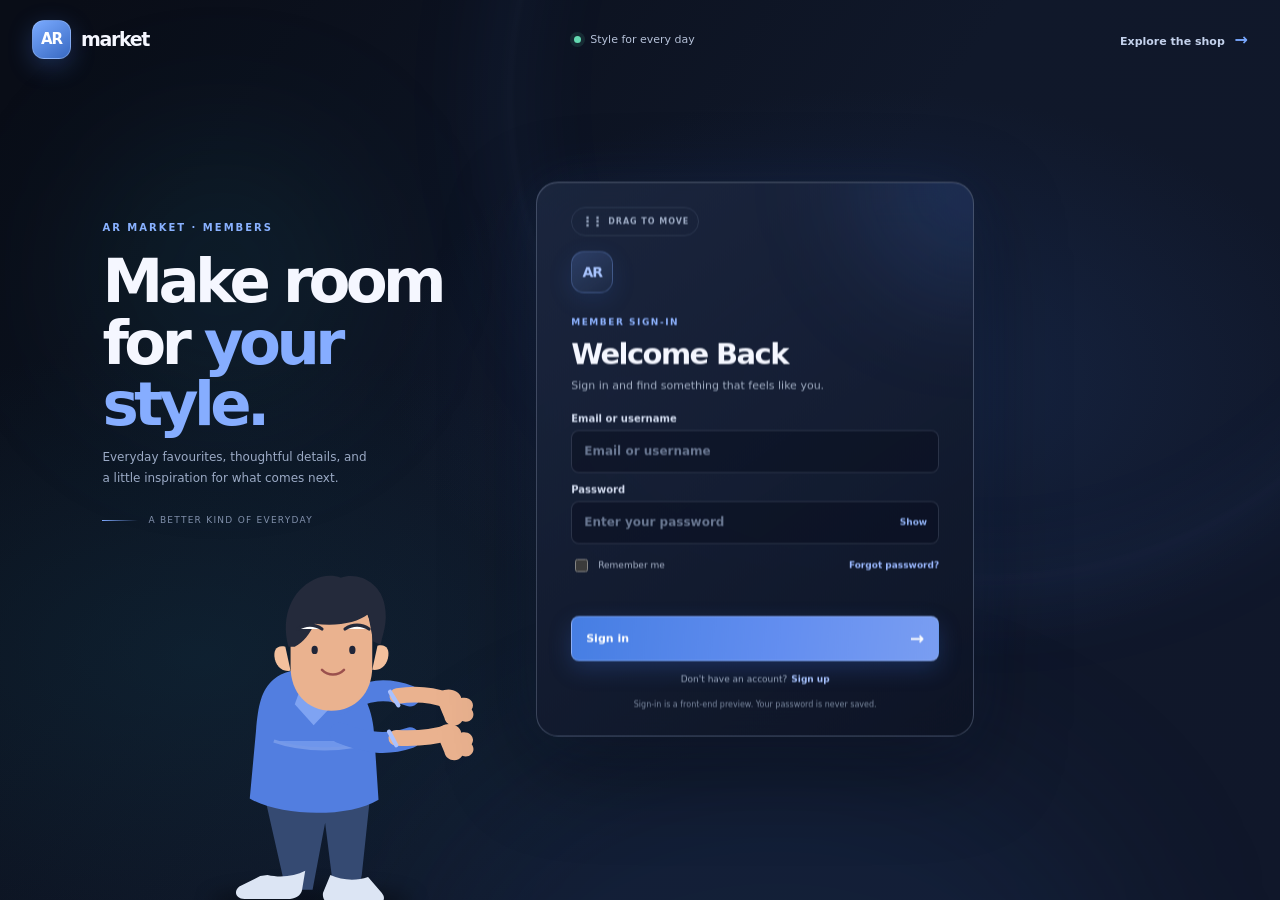
==== login.html @ e1b7a5cb "first commit" ====
<!doctype html>
<html lang="en">
  <head>
    <meta charset="utf-8">
    <meta name="viewport" content="width=device-width, initial-scale=1">
    <meta name="theme-color" content="#090d18">
    <meta name="description" content="Sign in to AR Market and explore everyday styles.">
    <title>Sign in — AR Market</title>
    <style>
      :root {
        color-scheme: dark;
        --ink: #f5f7ff;
        --muted: #9da9c0;
        --blue: #79a8ff;
        --blue-strong: #538aff;
        --line: rgb(203 218 255 / 15%);
        --glass: rgb(19 27 47 / 86%);
      }

      * { box-sizing: border-box; }
      html { min-width: 320px; min-height: 100%; }
      body {
        min-width: 320px;
        min-height: 100vh;
        min-height: 100svh;
        margin: 0;
        overflow: hidden;
        background: #080c16;
        color: var(--ink);
        font-family: Inter, ui-sans-serif, system-ui, -apple-system, BlinkMacSystemFont, "Segoe UI", sans-serif;
        -webkit-font-smoothing: antialiased;
      }
      button, input { font: inherit; }
      button, a { -webkit-tap-highlight-color: transparent; }
      a { color: inherit; text-decoration: none; }
      button { color: inherit; }

      .scene {
        position: relative;
        min-height: 100vh;
        min-height: 100svh;
        overflow: hidden;
        isolation: isolate;
        background:
          radial-gradient(ellipse at 68% 42%, rgb(28 49 91 / 55%), transparent 39%),
          radial-gradient(ellipse at 16% 73%, rgb(17 58 76 / 32%), transparent 34%),
          linear-gradient(125deg, #090d17 4%, #10182a 53%, #10172a 100%);
      }
      .scene::before, .scene::after {
        position: absolute;
        z-index: -1;
        border-radius: 50%;
        content: "";
        pointer-events: none;
        filter: blur(2px);
      }
      .scene::before {
        top: -30vw;
        right: -15vw;
        width: 75vw;
        height: 75vw;
        border: 1px solid rgb(147 179 255 / 9%);
        box-shadow: 0 0 120px rgb(83 138 255 / 9%), inset 0 0 100px rgb(83 138 255 / 7%);
      }
      .scene::after {
        right: 12%;
        bottom: -340px;
        width: 700px;
        height: 500px;
        background: rgb(44 86 155 / 13%);
        filter: blur(85px);
      }

      .ambient-light {
        position: absolute;
        top: 17%;
        left: 8%;
        width: 240px;
        height: 240px;
        border-radius: 50%;
        background: rgb(41 173 190 / 11%);
        filter: blur(85px);
        animation: light-breathe 7s ease-in-out infinite alternate;
      }
      .particles { position: absolute; inset: 0; overflow: hidden; pointer-events: none; }
      .particles i {
        position: absolute;
        bottom: -12px;
        width: 3px;
        height: 3px;
        border-radius: 50%;
        background: #b7ceff;
        box-shadow: 0 0 12px 2px rgb(126 170 255 / 45%);
        opacity: 0;
        animation: float-up var(--duration, 13s) linear infinite;
        animation-delay: var(--delay, 0s);
      }
      .particles i:nth-child(1) { left: 8%; --duration: 16s; --delay: -2s; }
      .particles i:nth-child(2) { left: 19%; --duration: 18s; --delay: -11s; }
      .particles i:nth-child(3) { left: 31%; --duration: 16s; --delay: -5s; }
      .particles i:nth-child(4) { left: 43%; --duration: 20s; --delay: -15s; }
      .particles i:nth-child(5) { left: 56%; --duration: 17s; --delay: -8s; }
      .particles i:nth-child(6) { left: 67%; --duration: 19s; --delay: -13s; }
      .particles i:nth-child(7) { left: 76%; --duration: 15s; --delay: -4s; }
      .particles i:nth-child(8) { left: 87%; --duration: 21s; --delay: -18s; }
      .particles i:nth-child(9) { left: 94%; --duration: 17s; --delay: -9s; }

      .topbar {
        position: relative;
        z-index: 5;
        display: flex;
        width: min(1240px, calc(100% - 64px));
        height: 78px;
        align-items: center;
        justify-content: space-between;
        margin: 0 auto;
      }
      .brand { display: inline-flex; align-items: center; gap: 10px; }
      .brand-mark {
        display: grid;
        width: 39px;
        height: 39px;
        place-items: center;
        border: 1px solid rgb(197 218 255 / 32%);
        border-radius: 12px;
        background: linear-gradient(145deg, #7aaaff, #3869c2);
        box-shadow: 0 7px 25px rgb(77 130 242 / 28%);
        color: white;
        font-size: 15px;
        font-weight: 850;
        letter-spacing: -.08em;
      }
      .brand-name { font-size: 19px; font-weight: 800; letter-spacing: -.07em; }
      .topbar-note { display: flex; align-items: center; gap: 9px; color: #b5c1d8; font-size: 11px; }
      .status-dot { width: 7px; height: 7px; border-radius: 50%; background: #64d9b1; box-shadow: 0 0 0 4px rgb(100 217 177 / 12%); }
      .shop-link { color: #c4d2ec; font-size: 11px; font-weight: 650; transition: color .2s, transform .2s; }
      .shop-link:hover { color: white; transform: translateX(2px); }
      .shop-link span { margin-left: 6px; color: var(--blue); font-size: 16px; }

      .scene-copy { position: absolute; z-index: 1; top: 24%; left: max(8%, calc((100vw - 1200px) / 2)); max-width: 340px; animation: copy-appear .9s .2s both; }
      .scene-kicker { color: #89b1ff; font-size: 10px; font-weight: 750; letter-spacing: .2em; }
      .scene-copy h1 { margin: 15px 0 12px; font-size: clamp(35px, 4.8vw, 61px); font-weight: 730; letter-spacing: -.075em; line-height: 1.01; }
      .scene-copy h1 em { color: #86adff; font-style: normal; }
      .scene-copy p { max-width: 270px; margin: 0; color: #9baac5; font-size: 12px; line-height: 1.8; }
      .scene-rule { display: flex; align-items: center; gap: 10px; margin-top: 25px; color: #8190ab; font-size: 9px; letter-spacing: .14em; }
      .scene-rule::before { width: 36px; height: 1px; background: linear-gradient(90deg, #7ea8ff, transparent); content: ""; }

      .boy-scene {
        position: absolute;
        z-index: 2;
        bottom: -2.5%;
        left: max(13%, calc((100vw - 1220px) / 2 + 95px));
        width: min(335px, 29vw);
        min-width: 245px;
        transform-origin: 50% 100%;
        animation: boy-enter .9s .15s both, boy-idle 3.4s 1.1s ease-in-out infinite;
        pointer-events: none;
      }
      .boy-scene svg { display: block; width: 100%; overflow: visible; }
      .boy-shadow { fill: rgb(0 0 0 / 35%); filter: blur(8px); }
      .boy-skin { fill: #eab28f; }
      .boy-hair { fill: #242a3b; }
      .boy-shirt { fill: #527ee0; }
      .boy-shirt-light { fill: #7fa3f2; }
      .boy-pants { fill: #354a72; }
      .boy-shoe { fill: #dce5f4; }
      .boy-eye { fill: #202538; }
      .boy-smile { fill: none; stroke: #9b504d; stroke-linecap: round; stroke-width: 2.5; }
      .boy-arm-top, .boy-arm-bottom { transform-box: fill-box; transform-origin: 10% 50%; transition: transform .24s ease; }
      .boy-arm-line { fill: none; stroke: #eab28f; stroke-linecap: round; stroke-width: 15; }
      .boy-arm-sleeve { fill: none; stroke: #527ee0; stroke-linecap: round; stroke-width: 20; }
      .boy-cuff { fill: none; stroke: #a9c1ff; stroke-linecap: round; stroke-width: 4; }
      .boy-hand { fill: #eab28f; }
      .boy-scene.is-pulling { animation: boy-pull .42s ease-in-out infinite alternate; }
      .is-pulling .boy-arm-top { transform: rotate(-8deg) translateX(5px); }
      .is-pulling .boy-arm-bottom { transform: rotate(7deg) translateX(5px); }

      .login-card {
        --drag-x: 0px;
        --drag-y: 0px;
        --drag-rotation: 0deg;
        position: absolute;
        z-index: 4;
        top: 51%;
        left: 59%;
        width: min(438px, calc(100vw - 42px));
        max-height: calc(100svh - 118px);
        overflow-y: auto;
        padding: 28px 34px 25px;
        border: 1px solid rgb(205 222 255 / 24%);
        border-radius: 22px;
        background: linear-gradient(145deg, rgb(29 40 65 / 86%), rgb(13 20 37 / 94%));
        box-shadow: 0 30px 90px rgb(0 0 0 / 38%), inset 0 1px 0 rgb(255 255 255 / 8%), 0 0 60px rgb(80 130 235 / 10%);
        backdrop-filter: blur(22px);
        cursor: grab;
        opacity: 0;
        transform: translate3d(130vw, 8vh, 0) rotate(13deg);
        transition: transform .58s cubic-bezier(.18, .86, .28, 1.15), box-shadow .35s;
        animation: card-arrive 1.65s .22s cubic-bezier(.18, .8, .26, 1.15) forwards;
      }
      .login-card::before {
        position: absolute;
        top: -115px;
        right: -115px;
        width: 230px;
        height: 230px;
        border-radius: 50%;
        background: rgb(83 138 255 / 14%);
        content: "";
        filter: blur(55px);
        pointer-events: none;
      }
      .login-card.has-arrived { animation: none; opacity: 1; transform: translate3d(calc(-50% + var(--drag-x)), calc(-50% + var(--drag-y)), 0) rotate(var(--drag-rotation)); }
      .login-card.is-dragging { cursor: grabbing; user-select: none; transition: none; box-shadow: 0 42px 105px rgb(0 0 0 / 49%), 0 0 45px rgb(91 145 255 / 18%); }
      .login-card.is-shaking { animation: card-shake .42s ease both; }
      .login-card.is-success { box-shadow: 0 30px 90px rgb(0 0 0 / 38%), 0 0 0 1px rgb(97 223 181 / 45%), 0 0 55px rgb(77 224 175 / 20%); }
      .drag-handle {
        position: relative;
        z-index: 1;
        display: inline-flex;
        align-items: center;
        gap: 7px;
        margin: -4px 0 15px;
        padding: 6px 9px;
        border: 1px solid rgb(195 213 250 / 12%);
        border-radius: 999px;
        color: #9eacc5;
        cursor: grab;
        font-size: 8px;
        font-weight: 750;
        letter-spacing: .12em;
      }
      .drag-handle:focus-visible { outline: 2px solid var(--blue); outline-offset: 3px; }
      .drag-grip { font-size: 13px; letter-spacing: -3px; }
      .card-heading { position: relative; z-index: 1; }
      .card-emblem {
        display: grid;
        width: 42px;
        height: 42px;
        place-items: center;
        margin-bottom: 17px;
        border: 1px solid rgb(135 173 255 / 28%);
        border-radius: 13px;
        background: linear-gradient(145deg, rgb(117 162 255 / 22%), rgb(99 126 197 / 8%));
        box-shadow: 0 7px 24px rgb(60 111 219 / 14%);
        color: #a9c5ff;
        font-size: 14px;
        font-weight: 850;
        letter-spacing: -.08em;
      }
      .eyebrow { color: #8eb3ff; font-size: 9px; font-weight: 750; letter-spacing: .17em; }
      .card-heading h2 { margin: 8px 0 6px; font-size: 29px; font-weight: 730; letter-spacing: -.055em; }
      .card-heading p { margin: 0 0 18px; color: #a2aec3; font-size: 11px; line-height: 1.6; }
      .login-form { position: relative; z-index: 1; display: grid; gap: 11px; }
      .field-label { display: grid; gap: 6px; color: #d3dcef; font-size: 10px; font-weight: 650; }
      .field-label input {
        width: 100%;
        height: 43px;
        padding: 0 12px;
        border: 1px solid rgb(198 214 245 / 16%);
        border-radius: 8px;
        outline: none;
        background: rgb(6 12 25 / 40%);
        color: var(--ink);
        font-size: 12px;
        transition: border-color .2s, box-shadow .2s, background .2s;
      }
      .field-label input::placeholder { color: #697791; }
      .field-label input:focus { border-color: #7ea9ff; background: rgb(9 17 34 / 70%); box-shadow: 0 0 0 3px rgb(95 145 255 / 15%); }
      .password-box { position: relative; }
      .password-box input { padding-right: 74px; }
      .toggle-password {
        position: absolute;
        top: 50%;
        right: 10px;
        padding: 5px 2px;
        border: 0;
        background: transparent;
        color: #93b4f7;
        cursor: pointer;
        font-size: 9px;
        font-weight: 700;
        transform: translateY(-50%);
      }
      .toggle-password:hover { color: white; }
      .form-options { display: flex; align-items: center; justify-content: space-between; gap: 12px; margin: 1px 0 2px; }
      .remember-option { display: inline-flex; align-items: center; gap: 7px; color: #aab6cb; cursor: pointer; font-size: 9px; }
      .remember-option input { width: 13px; height: 13px; accent-color: #6f9fff; }
      .text-link { color: #9bb9ff; font-size: 9px; font-weight: 600; }
      .text-link:hover { color: white; text-decoration: underline; }
      .login-message { min-height: 16px; margin: 0; color: #ff9a9f; font-size: 10px; line-height: 1.5; }
      .login-message.is-success { color: #7fe0b8; }
      .submit-button {
        display: flex;
        width: 100%;
        height: 45px;
        align-items: center;
        justify-content: space-between;
        margin-top: 1px;
        padding: 0 14px;
        border: 1px solid rgb(174 202 255 / 38%);
        border-radius: 8px;
        background: linear-gradient(100deg, #467ee3, #638ef0 57%, #7a9ef2);
        box-shadow: 0 8px 22px rgb(61 111 220 / 25%);
        color: white;
        cursor: pointer;
        font-size: 11px;
        font-weight: 750;
        transition: transform .2s, box-shadow .2s, filter .2s;
      }
      .submit-button:hover { transform: translateY(-2px); box-shadow: 0 12px 27px rgb(61 111 220 / 38%); filter: brightness(1.08); }
      .submit-button:active { transform: translateY(0); }
      .submit-button:disabled { cursor: wait; opacity: .8; }
      .submit-arrow { font-size: 17px; }
      .signup-line { margin: 2px 0 0; color: #9ba9c0; font-size: 9px; text-align: center; }
      .signup-line a { margin-left: 4px; color: #a8c3ff; font-weight: 700; }
      .demo-note { position: relative; z-index: 1; margin: 15px 0 0; color: #7f8ca3; font-size: 8px; line-height: 1.55; text-align: center; }

      @keyframes card-arrive {
        0% { opacity: 0; transform: translate3d(130vw, 8vh, 0) rotate(13deg); }
        55% { opacity: 1; transform: translate3d(-54%, -50%, 0) rotate(-2.2deg); }
        74% { transform: translate3d(-47%, -50%, 0) rotate(1.1deg); }
        88% { transform: translate3d(-51.5%, -50%, 0) rotate(-.5deg); }
        100% { opacity: 1; transform: translate3d(-50%, -50%, 0) rotate(0); }
      }
      @keyframes boy-enter { from { opacity: 0; transform: translateX(-45px); } to { opacity: 1; transform: translateX(0); } }
      @keyframes boy-idle { 0%, 100% { translate: 0 0; } 50% { translate: 0 -5px; } }
      @keyframes boy-pull { from { translate: 0 0; } to { translate: -5px -2px; } }
      @keyframes copy-appear { from { opacity: 0; transform: translateY(12px); } to { opacity: 1; transform: translateY(0); } }
      @keyframes light-breathe { from { opacity: .55; transform: scale(.85); } to { opacity: 1; transform: scale(1.12); } }
      @keyframes float-up {
        0% { opacity: 0; transform: translate3d(0, 0, 0) scale(.5); }
        12% { opacity: .75; }
        88% { opacity: .3; }
        100% { opacity: 0; transform: translate3d(25px, -105vh, 0) scale(1.1); }
      }
      @keyframes card-shake {
        0%, 100% { transform: translate3d(calc(-50% + var(--drag-x)), calc(-50% + var(--drag-y)), 0) rotate(var(--drag-rotation)); }
        22% { transform: translate3d(calc(-50% + var(--drag-x) - 8px), calc(-50% + var(--drag-y)), 0) rotate(calc(var(--drag-rotation) - 1deg)); }
        48% { transform: translate3d(calc(-50% + var(--drag-x) + 7px), calc(-50% + var(--drag-y)), 0) rotate(calc(var(--drag-rotation) + 1deg)); }
        72% { transform: translate3d(calc(-50% + var(--drag-x) - 4px), calc(-50% + var(--drag-y)), 0) rotate(var(--drag-rotation)); }
      }

      @media (max-width: 900px) {
        .scene-copy { top: 18%; left: 5%; max-width: 250px; }
        .scene-copy h1 { font-size: 43px; }
        .boy-scene { left: 3%; width: 270px; min-width: 0; }
        .login-card { left: 63%; width: min(418px, calc(100vw - 36px)); padding: 25px 27px 22px; }
      }
      @media (max-width: 640px) {
        body { overflow-x: hidden; overflow-y: auto; }
        .scene { min-height: 100vh; min-height: 100svh; }
        .topbar { width: calc(100% - 32px); height: 66px; }
        .brand-mark { width: 35px; height: 35px; border-radius: 11px; }
        .brand-name { font-size: 17px; }
        .topbar-note { display: none; }
        .shop-link { font-size: 10px; }
        .scene-copy { top: 12%; left: 8%; max-width: 210px; }
        .scene-copy h1 { margin: 8px 0; font-size: 35px; }
        .scene-copy p, .scene-rule { display: none; }
        .boy-scene { bottom: -3%; left: -42px; width: min(220px, 52vw); opacity: .86; }
        .login-card {
          top: 52%;
          left: 50%;
          width: min(430px, calc(100vw - 28px));
          max-height: calc(100svh - 92px);
          padding: 21px 22px 18px;
          border-radius: 18px;
        }
        .card-emblem { width: 37px; height: 37px; margin-bottom: 11px; }
        .card-heading h2 { margin-top: 6px; font-size: 25px; }
        .card-heading p { margin-bottom: 13px; font-size: 10px; }
        .login-form { gap: 9px; }
        .field-label input { height: 41px; }
      }
      @media (max-width: 390px) {
        .topbar { width: calc(100% - 24px); }
        .login-card { padding-right: 17px; padding-left: 17px; }
        .form-options { gap: 7px; }
        .remember-option, .text-link { font-size: 8px; }
      }
      @media (max-height: 720px) and (min-width: 641px) {
        .login-card { top: 53%; max-height: calc(100vh - 92px); padding-top: 20px; padding-bottom: 18px; }
        .card-emblem { margin-bottom: 10px; }
        .card-heading h2 { margin-top: 5px; font-size: 25px; }
        .card-heading p { margin-bottom: 12px; }
      }
      @media (prefers-reduced-motion: reduce) {
        *, *::before, *::after { scroll-behavior: auto !important; animation-duration: .01ms !important; animation-iteration-count: 1 !important; transition-duration: .01ms !important; }
      }
    </style>
  </head>
  <body>
    <main class="scene">
      <div class="ambient-light" aria-hidden="true"></div>
      <div class="particles" aria-hidden="true"><i></i><i></i><i></i><i></i><i></i><i></i><i></i><i></i><i></i></div>

      <header class="topbar">
        <a class="brand" href="index.html" aria-label="AR Market home"><span class="brand-mark">AR</span><span class="brand-name">market</span></a>
        <span class="topbar-note"><span class="status-dot"></span>Style for every day</span>
        <a class="shop-link" href="index.html">Explore the shop <span>→</span></a>
      </header>

      <section class="scene-copy" aria-label="Welcome to AR Market">
        <span class="scene-kicker">AR MARKET · MEMBERS</span>
        <h1>Make room<br>for <em>your style.</em></h1>
        <p>Everyday favourites, thoughtful details, and a little inspiration for what comes next.</p>
        <span class="scene-rule">A BETTER KIND OF EVERYDAY</span>
      </section>

      <div class="boy-scene" id="boy-scene" aria-hidden="true">
        <svg viewBox="0 0 320 365" role="presentation" focusable="false">
          <ellipse class="boy-shadow" cx="139" cy="345" rx="97" ry="13"></ellipse>
          <g class="boy-body">
            <path class="boy-pants" d="M92 235h104l-9 85c-1 9-9 14-18 14h-9l-8-64-12 64h-11c-9 0-17-6-18-15z"></path>
            <path class="boy-shoe" d="M97 320c13 3 26 1 36-4l-3 18c-1 6-7 9-14 9H75c-8 0-11-7-5-12l20-10z"></path>
            <path class="boy-shoe" d="M157 320c11 5 24 6 36 2l13 15c5 6 1 11-7 11h-39c-7 0-11-5-10-11z"></path>
            <path class="boy-shirt" d="M103 133c14-12 48-15 69-2 17 11 26 32 27 57l4 60c-27 17-92 17-123-1l6-65c2-24 5-39 17-49z"></path>
            <path class="boy-shirt-light" d="m137 132 14 2 9 23-19 20-18-20 8-22z"></path>
            <path class="boy-shirt-light" d="M103 192c28 10 69 10 97 0" fill="none" stroke="#88a8ef" stroke-width="3" opacity=".65"></path>
          </g>
          <g class="boy-arm-top">
            <path class="boy-arm-sleeve" d="M166 157c27-15 45-16 67-8"></path>
            <path class="boy-arm-line" d="M221 149c19-3 34-1 48 4"></path>
            <path class="boy-cuff" d="M214 145l8 13"></path>
            <path class="boy-hand" d="M262 145c8-5 19-1 20 6 8-2 14 5 10 11 5 7-2 14-9 11-5 8-16 4-17-3l-5-12c-3-6-4-10 1-13z"></path>
          </g>
          <g class="boy-arm-bottom">
            <path class="boy-arm-sleeve" d="M166 184c27 11 46 12 67 5"></path>
            <path class="boy-arm-line" d="M220 189c20 1 34 0 49-5"></path>
            <path class="boy-cuff" d="m213 183 7 13"></path>
            <path class="boy-hand" d="M263 178c8-5 18-1 19 6 8-2 14 5 10 11 5 7-2 14-9 11-5 8-16 4-17-3l-5-12c-3-6-3-10 2-13z"></path>
          </g>
          <path class="boy-skin" d="M119 93c0-25 16-43 39-43s39 18 39 43v28c0 25-16 42-39 42s-39-17-39-42z"></path>
          <path class="boy-hair" d="M117 102c-8-30 4-54 24-64 8-4 18-5 26-2 18-6 39 6 42 27 3 16-2 27-4 37l-7-3-5-26c-10 8-30 12-51 9-5 10-10 17-19 22z"></path>
          <path fill="#f3c09d" d="M114 102c-8-2-12 3-10 12 2 8 8 12 15 11z"></path>
          <path fill="#f3c09d" d="M202 101c8-2 12 3 10 12-2 8-8 12-15 11z"></path>
          <ellipse class="boy-eye" cx="142" cy="105" rx="3" ry="4"></ellipse>
          <ellipse class="boy-eye" cx="178" cy="105" rx="3" ry="4"></ellipse>
          <path class="boy-smile" d="M149 124c6 6 15 6 21 0"></path>
          <path fill="#fff" d="M126 85c7-5 16-5 23 0" stroke="#242a3b" stroke-width="3" stroke-linecap="round"></path>
          <path fill="#fff" d="M171 85c7-5 16-5 23 0" stroke="#242a3b" stroke-width="3" stroke-linecap="round"></path>
        </svg>
      </div>

      <section class="login-card" id="login-card" aria-labelledby="login-title">
        <div class="drag-handle" id="drag-handle" role="button" tabindex="0" aria-label="Drag the login card with your pointer or arrow keys">
          <span class="drag-grip" aria-hidden="true">⋮⋮</span> DRAG TO MOVE
        </div>
        <div class="card-heading">
          <div class="card-emblem" aria-hidden="true">AR</div>
          <span class="eyebrow">MEMBER SIGN-IN</span>
          <h2 id="login-title">Welcome Back</h2>
          <p>Sign in and find something that feels like you.</p>
        </div>

        <form class="login-form" id="login-form" novalidate>
          <label class="field-label" for="email">Email or username
            <input id="email" name="email" type="text" autocomplete="username" placeholder="Email or username" required>
          </label>
          <label class="field-label" for="password">Password
            <span class="password-box">
              <input id="password" name="password" type="password" autocomplete="current-password" placeholder="Enter your password" required>
              <button class="toggle-password" id="toggle-password" type="button" aria-pressed="false">Show</button>
            </span>
          </label>
          <div class="form-options">
            <label class="remember-option" for="remember-me"><input id="remember-me" type="checkbox"> Remember me</label>
            <a class="text-link" id="forgot-link" href="#forgot-password">Forgot password?</a>
          </div>
          <p class="login-message" id="login-message" role="status" aria-live="polite"></p>
          <button class="submit-button" id="login-submit" type="submit"><span>Sign in</span><span class="submit-arrow" aria-hidden="true">→</span></button>
          <p class="signup-line">Don't have an account?<a id="signup-link" href="#sign-up">Sign up</a></p>
        </form>

        <p class="demo-note">Sign-in is a front-end preview. Your password is never saved.</p>
      </section>
    </main>

    <script>
      const card = document.querySelector('#login-card');
      const boy = document.querySelector('#boy-scene');
      const dragHandle = document.querySelector('#drag-handle');
      const form = document.querySelector('#login-form');
      const emailInput = document.querySelector('#email');
      const passwordInput = document.querySelector('#password');
      const rememberInput = document.querySelector('#remember-me');
      const message = document.querySelector('#login-message');
      const submitButton = document.querySelector('#login-submit');
      const reducedMotion = window.matchMedia('(prefers-reduced-motion: reduce)');
      let offsetX = 0;
      let offsetY = 0;
      let dragState = null;
      let redirectTimer = 0;
      let isSubmitting = false;

      const clamp = (value, minimum, maximum) => (
        maximum < minimum ? 0 : Math.min(maximum, Math.max(minimum, value))
      );

      const applyCardPosition = (rotation = 0) => {
        card.style.setProperty('--drag-x', `${offsetX}px`);
        card.style.setProperty('--drag-y', `${offsetY}px`);
        card.style.setProperty('--drag-rotation', `${rotation}deg`);
      };

      const returnCardToCenter = () => {
        dragState = null;
        card.classList.remove('is-dragging');
        boy.classList.remove('is-pulling');
        card.classList.add('is-settling');
        offsetX = 0;
        offsetY = 0;
        applyCardPosition();
        window.setTimeout(() => card.classList.remove('is-settling'), 650);
      };

      if (reducedMotion.matches) {
        card.classList.add('has-arrived');
      } else {
        card.addEventListener('animationend', (event) => {
          if (event.animationName === 'card-arrive') card.classList.add('has-arrived');
        });
      }

      card.addEventListener('pointerdown', (event) => {
        if (!card.classList.contains('has-arrived') || (event.pointerType === 'mouse' && event.button !== 0)) return;
        if (event.target.closest('input, button, a, label')) return;

        const bounds = card.getBoundingClientRect();
        dragState = {
          pointerId: event.pointerId,
          startX: event.clientX,
          startY: event.clientY,
          baseX: offsetX,
          baseY: offsetY,
          minX: 12 - bounds.left,
          maxX: window.innerWidth - 12 - bounds.right,
          minY: 12 - bounds.top,
          maxY: window.innerHeight - 12 - bounds.bottom
        };
        card.setPointerCapture(event.pointerId);
        card.classList.add('is-dragging');
        boy.classList.add('is-pulling');
      });

      card.addEventListener('pointermove', (event) => {
        if (!dragState || event.pointerId !== dragState.pointerId) return;
        const deltaX = clamp(event.clientX - dragState.startX, dragState.minX, dragState.maxX);
        const deltaY = clamp(event.clientY - dragState.startY, dragState.minY, dragState.maxY);
        offsetX = dragState.baseX + deltaX;
        offsetY = dragState.baseY + deltaY;
        applyCardPosition(clamp(deltaX * .035, -7, 7));
      });

      const finishDrag = (event) => {
        if (!dragState || event.pointerId !== dragState.pointerId) return;
        returnCardToCenter();
      };
      card.addEventListener('pointerup', finishDrag);
      card.addEventListener('pointercancel', finishDrag);

      dragHandle.addEventListener('keydown', (event) => {
        const movement = {
          ArrowLeft: [-18, 0],
          ArrowRight: [18, 0],
          ArrowUp: [0, -18],
          ArrowDown: [0, 18]
        }[event.key];
        if (!movement) return;
        event.preventDefault();
        const bounds = card.getBoundingClientRect();
        offsetX += clamp(movement[0], 12 - bounds.left, window.innerWidth - 12 - bounds.right);
        offsetY += clamp(movement[1], 12 - bounds.top, window.innerHeight - 12 - bounds.bottom);
        applyCardPosition(clamp(offsetX * .025, -5, 5));
        boy.classList.add('is-pulling');
        window.setTimeout(() => boy.classList.remove('is-pulling'), 400);
      });

      document.querySelector('#toggle-password').addEventListener('click', (event) => {
        const button = event.currentTarget;
        const reveal = passwordInput.type === 'password';
        passwordInput.type = reveal ? 'text' : 'password';
        button.textContent = reveal ? 'Hide' : 'Show';
        button.setAttribute('aria-pressed', String(reveal));
      });

      try {
        const rememberedUsername = localStorage.getItem('ar-shop-remembered-user');
        if (rememberedUsername) {
          emailInput.value = rememberedUsername;
          rememberInput.checked = true;
        }
      } catch {
        message.textContent = 'Remember me is unavailable in this browser.';
      }

      form.addEventListener('submit', (event) => {
        event.preventDefault();
        if (isSubmitting) return;

        window.clearTimeout(redirectTimer);
        card.classList.remove('is-shaking', 'is-success');
        message.classList.remove('is-success');

        const username = emailInput.value.trim();
        const valid = username.length > 0 && passwordInput.value.length > 0;
        if (!valid) {
          message.textContent = 'Enter your username and password to continue.';
          card.classList.remove('is-shaking');
          void card.offsetWidth;
          card.classList.add('is-shaking');
          return;
        }

        let rememberWarning = '';
        try {
          if (rememberInput.checked) localStorage.setItem('ar-shop-remembered-user', username);
          else localStorage.removeItem('ar-shop-remembered-user');
        } catch {
          rememberWarning = ' Remember Me could not be saved in this browser.';
        }

        isSubmitting = true;
        submitButton.querySelector('span').textContent = 'Signing in...';
        submitButton.disabled = true;
        emailInput.disabled = true;
        passwordInput.disabled = true;
        rememberInput.disabled = true;
        message.textContent = 'Signing in. Please wait...';

        redirectTimer = window.setTimeout(() => {
          try {
            sessionStorage.setItem('ar-market-authenticated', 'true');
          } catch {
            isSubmitting = false;
            submitButton.querySelector('span').textContent = 'Sign in';
            submitButton.disabled = false;
            emailInput.disabled = false;
            passwordInput.disabled = false;
            rememberInput.disabled = false;
            message.classList.remove('is-success');
            message.textContent = 'Your browser could not start a sign-in session. Please enable session storage and try again.';
            return;
          }

          card.classList.add('is-success');
          message.classList.add('is-success');
          message.textContent = `Login Successful! Welcome to AR Market.${rememberWarning}`;
          submitButton.querySelector('span').textContent = 'Login complete';
          redirectTimer = window.setTimeout(() => window.location.assign('index.html'), 1500);
        }, 750);
      });

      document.querySelector('#forgot-link').addEventListener('click', (event) => {
        event.preventDefault();
        message.classList.remove('is-success');
        message.textContent = 'Password recovery is not available for this demo account.';
      });

      document.querySelector('#signup-link').addEventListener('click', (event) => {
        event.preventDefault();
        message.classList.remove('is-success');
        message.textContent = 'Sign-up is not connected in this demo.';
      });
    </script>
  </body>
</html>
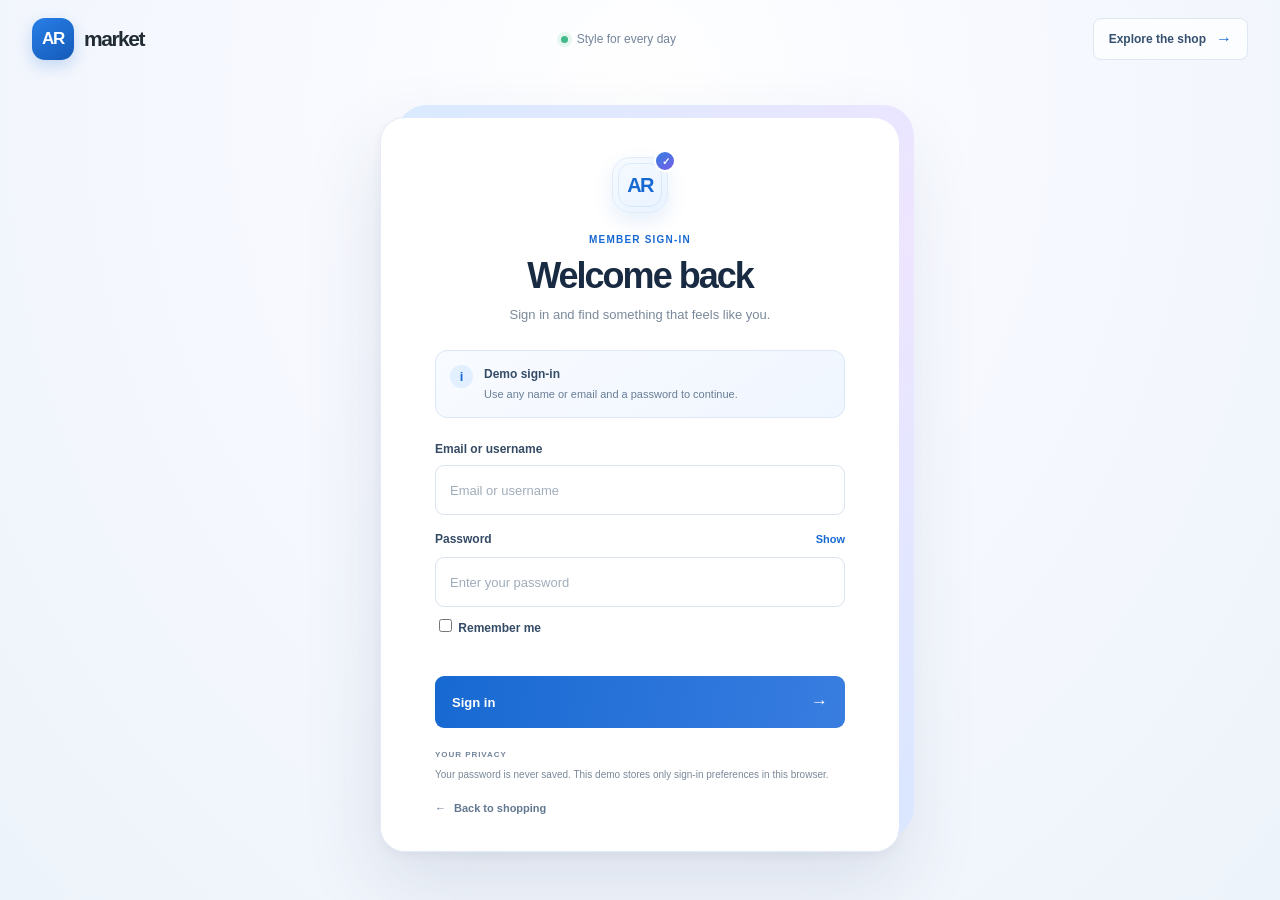
==== commit 7df483e5: "AHRT" ====
--- a/login.html
+++ b/login.html
@@ -3,666 +3,58 @@
   <head>
     <meta charset="utf-8">
     <meta name="viewport" content="width=device-width, initial-scale=1">
-    <meta name="theme-color" content="#090d18">
-    <meta name="description" content="Sign in to AR Market and explore everyday styles.">
+    <meta name="theme-color" content="#f6f4ee">
+    <meta name="description" content="Sign in to AR Market.">
     <title>Sign in — AR Market</title>
-    <style>
-      :root {
-        color-scheme: dark;
-        --ink: #f5f7ff;
-        --muted: #9da9c0;
-        --blue: #79a8ff;
-        --blue-strong: #538aff;
-        --line: rgb(203 218 255 / 15%);
-        --glass: rgb(19 27 47 / 86%);
-      }
+    <link rel="stylesheet" href="styles.css">
+    <script src="login.js" defer></script>
+  </head>
+  <body class="login-page">
+    <header class="login-topbar">
+      <a class="brand login-brand" href="index.html" aria-label="AR Market home">
+        <span class="brand-mark">AR</span>
+        <span class="brand-label">market</span>
+      </a>
+      <span class="login-topbar-note"><span class="login-status-dot" aria-hidden="true"></span>Style for every day</span>
+      <a class="login-shop-link" href="index.html">Explore the shop <span aria-hidden="true">→</span></a>
+    </header>
 
-      * { box-sizing: border-box; }
-      html { min-width: 320px; min-height: 100%; }
-      body {
-        min-width: 320px;
-        min-height: 100vh;
-        min-height: 100svh;
-        margin: 0;
-        overflow: hidden;
-        background: #080c16;
-        color: var(--ink);
-        font-family: Inter, ui-sans-serif, system-ui, -apple-system, BlinkMacSystemFont, "Segoe UI", sans-serif;
-        -webkit-font-smoothing: antialiased;
-      }
-      button, input { font: inherit; }
-      button, a { -webkit-tap-highlight-color: transparent; }
-      a { color: inherit; text-decoration: none; }
-      button { color: inherit; }
+    <main class="login-layout">
+      <section class="login-panel" aria-labelledby="login-title">
+        <div class="login-form-wrap">
+          <div class="login-card-emblem" aria-hidden="true">AR<i aria-hidden="true">✓</i></div>
+          <span class="section-kicker">MEMBER SIGN-IN</span>
+          <h2 id="login-title">Welcome back</h2>
+          <p class="login-intro">Sign in and find something that feels like you.</p>
 
-      .scene {
-        position: relative;
-        min-height: 100vh;
-        min-height: 100svh;
-        overflow: hidden;
-        isolation: isolate;
-        background:
-          radial-gradient(ellipse at 68% 42%, rgb(28 49 91 / 55%), transparent 39%),
-          radial-gradient(ellipse at 16% 73%, rgb(17 58 76 / 32%), transparent 34%),
-          linear-gradient(125deg, #090d17 4%, #10182a 53%, #10172a 100%);
-      }
-      .scene::before, .scene::after {
-        position: absolute;
-        z-index: -1;
-        border-radius: 50%;
-        content: "";
-        pointer-events: none;
-        filter: blur(2px);
-      }
-      .scene::before {
-        top: -30vw;
-        right: -15vw;
-        width: 75vw;
-        height: 75vw;
-        border: 1px solid rgb(147 179 255 / 9%);
-        box-shadow: 0 0 120px rgb(83 138 255 / 9%), inset 0 0 100px rgb(83 138 255 / 7%);
-      }
-      .scene::after {
-        right: 12%;
-        bottom: -340px;
-        width: 700px;
-        height: 500px;
-        background: rgb(44 86 155 / 13%);
-        filter: blur(85px);
-      }
+          <div class="login-availability">
+            <span aria-hidden="true">i</span>
+            <p><strong>Demo sign-in</strong>Use any name or email and a password to continue.</p>
+          </div>
 
-      .ambient-light {
-        position: absolute;
-        top: 17%;
-        left: 8%;
-        width: 240px;
-        height: 240px;
-        border-radius: 50%;
-        background: rgb(41 173 190 / 11%);
-        filter: blur(85px);
-        animation: light-breathe 7s ease-in-out infinite alternate;
-      }
-      .particles { position: absolute; inset: 0; overflow: hidden; pointer-events: none; }
-      .particles i {
-        position: absolute;
-        bottom: -12px;
-        width: 3px;
-        height: 3px;
-        border-radius: 50%;
-        background: #b7ceff;
-        box-shadow: 0 0 12px 2px rgb(126 170 255 / 45%);
-        opacity: 0;
-        animation: float-up var(--duration, 13s) linear infinite;
-        animation-delay: var(--delay, 0s);
-      }
-      .particles i:nth-child(1) { left: 8%; --duration: 16s; --delay: -2s; }
-      .particles i:nth-child(2) { left: 19%; --duration: 18s; --delay: -11s; }
-      .particles i:nth-child(3) { left: 31%; --duration: 16s; --delay: -5s; }
-      .particles i:nth-child(4) { left: 43%; --duration: 20s; --delay: -15s; }
-      .particles i:nth-child(5) { left: 56%; --duration: 17s; --delay: -8s; }
-      .particles i:nth-child(6) { left: 67%; --duration: 19s; --delay: -13s; }
-      .particles i:nth-child(7) { left: 76%; --duration: 15s; --delay: -4s; }
-      .particles i:nth-child(8) { left: 87%; --duration: 21s; --delay: -18s; }
-      .particles i:nth-child(9) { left: 94%; --duration: 17s; --delay: -9s; }
+          <form id="login-form" novalidate>
+            <label for="email">Email or username</label>
+            <input id="email" name="email" type="text" autocomplete="username" placeholder="Email or username" required>
 
-      .topbar {
-        position: relative;
-        z-index: 5;
-        display: flex;
-        width: min(1240px, calc(100% - 64px));
-        height: 78px;
-        align-items: center;
-        justify-content: space-between;
-        margin: 0 auto;
-      }
-      .brand { display: inline-flex; align-items: center; gap: 10px; }
-      .brand-mark {
-        display: grid;
-        width: 39px;
-        height: 39px;
-        place-items: center;
-        border: 1px solid rgb(197 218 255 / 32%);
-        border-radius: 12px;
-        background: linear-gradient(145deg, #7aaaff, #3869c2);
-        box-shadow: 0 7px 25px rgb(77 130 242 / 28%);
-        color: white;
-        font-size: 15px;
-        font-weight: 850;
-        letter-spacing: -.08em;
-      }
-      .brand-name { font-size: 19px; font-weight: 800; letter-spacing: -.07em; }
-      .topbar-note { display: flex; align-items: center; gap: 9px; color: #b5c1d8; font-size: 11px; }
-      .status-dot { width: 7px; height: 7px; border-radius: 50%; background: #64d9b1; box-shadow: 0 0 0 4px rgb(100 217 177 / 12%); }
-      .shop-link { color: #c4d2ec; font-size: 11px; font-weight: 650; transition: color .2s, transform .2s; }
-      .shop-link:hover { color: white; transform: translateX(2px); }
-      .shop-link span { margin-left: 6px; color: var(--blue); font-size: 16px; }
+            <div class="password-label">
+              <label for="password">Password</label>
+              <button id="toggle-password" type="button" aria-pressed="false">Show</button>
+            </div>
+            <input id="password" name="password" type="password" autocomplete="current-password" placeholder="Enter your password" required>
 
-      .scene-copy { position: absolute; z-index: 1; top: 24%; left: max(8%, calc((100vw - 1200px) / 2)); max-width: 340px; animation: copy-appear .9s .2s both; }
-      .scene-kicker { color: #89b1ff; font-size: 10px; font-weight: 750; letter-spacing: .2em; }
-      .scene-copy h1 { margin: 15px 0 12px; font-size: clamp(35px, 4.8vw, 61px); font-weight: 730; letter-spacing: -.075em; line-height: 1.01; }
-      .scene-copy h1 em { color: #86adff; font-style: normal; }
-      .scene-copy p { max-width: 270px; margin: 0; color: #9baac5; font-size: 12px; line-height: 1.8; }
-      .scene-rule { display: flex; align-items: center; gap: 10px; margin-top: 25px; color: #8190ab; font-size: 9px; letter-spacing: .14em; }
-      .scene-rule::before { width: 36px; height: 1px; background: linear-gradient(90deg, #7ea8ff, transparent); content: ""; }
+            <label class="remember-option" for="remember-me">
+              <input id="remember-me" type="checkbox">
+              Remember me
+            </label>
 
-      .boy-scene {
-        position: absolute;
-        z-index: 2;
-        bottom: -2.5%;
-        left: max(13%, calc((100vw - 1220px) / 2 + 95px));
-        width: min(335px, 29vw);
-        min-width: 245px;
-        transform-origin: 50% 100%;
-        animation: boy-enter .9s .15s both, boy-idle 3.4s 1.1s ease-in-out infinite;
-        pointer-events: none;
-      }
-      .boy-scene svg { display: block; width: 100%; overflow: visible; }
-      .boy-shadow { fill: rgb(0 0 0 / 35%); filter: blur(8px); }
-      .boy-skin { fill: #eab28f; }
-      .boy-hair { fill: #242a3b; }
-      .boy-shirt { fill: #527ee0; }
-      .boy-shirt-light { fill: #7fa3f2; }
-      .boy-pants { fill: #354a72; }
-      .boy-shoe { fill: #dce5f4; }
-      .boy-eye { fill: #202538; }
-      .boy-smile { fill: none; stroke: #9b504d; stroke-linecap: round; stroke-width: 2.5; }
-      .boy-arm-top, .boy-arm-bottom { transform-box: fill-box; transform-origin: 10% 50%; transition: transform .24s ease; }
-      .boy-arm-line { fill: none; stroke: #eab28f; stroke-linecap: round; stroke-width: 15; }
-      .boy-arm-sleeve { fill: none; stroke: #527ee0; stroke-linecap: round; stroke-width: 20; }
-      .boy-cuff { fill: none; stroke: #a9c1ff; stroke-linecap: round; stroke-width: 4; }
-      .boy-hand { fill: #eab28f; }
-      .boy-scene.is-pulling { animation: boy-pull .42s ease-in-out infinite alternate; }
-      .is-pulling .boy-arm-top { transform: rotate(-8deg) translateX(5px); }
-      .is-pulling .boy-arm-bottom { transform: rotate(7deg) translateX(5px); }
+            <p class="login-message" id="login-message" role="status" aria-live="polite"></p>
+            <button class="primary-button login-submit" type="submit"><span>Sign in</span><span aria-hidden="true">→</span></button>
+          </form>
 
-      .login-card {
-        --drag-x: 0px;
-        --drag-y: 0px;
-        --drag-rotation: 0deg;
-        position: absolute;
-        z-index: 4;
-        top: 51%;
-        left: 59%;
-        width: min(438px, calc(100vw - 42px));
-        max-height: calc(100svh - 118px);
-        overflow-y: auto;
-        padding: 28px 34px 25px;
-        border: 1px solid rgb(205 222 255 / 24%);
-        border-radius: 22px;
-        background: linear-gradient(145deg, rgb(29 40 65 / 86%), rgb(13 20 37 / 94%));
-        box-shadow: 0 30px 90px rgb(0 0 0 / 38%), inset 0 1px 0 rgb(255 255 255 / 8%), 0 0 60px rgb(80 130 235 / 10%);
-        backdrop-filter: blur(22px);
-        cursor: grab;
-        opacity: 0;
-        transform: translate3d(130vw, 8vh, 0) rotate(13deg);
-        transition: transform .58s cubic-bezier(.18, .86, .28, 1.15), box-shadow .35s;
-        animation: card-arrive 1.65s .22s cubic-bezier(.18, .8, .26, 1.15) forwards;
-      }
-      .login-card::before {
-        position: absolute;
-        top: -115px;
-        right: -115px;
-        width: 230px;
-        height: 230px;
-        border-radius: 50%;
-        background: rgb(83 138 255 / 14%);
-        content: "";
-        filter: blur(55px);
-        pointer-events: none;
-      }
-      .login-card.has-arrived { animation: none; opacity: 1; transform: translate3d(calc(-50% + var(--drag-x)), calc(-50% + var(--drag-y)), 0) rotate(var(--drag-rotation)); }
-      .login-card.is-dragging { cursor: grabbing; user-select: none; transition: none; box-shadow: 0 42px 105px rgb(0 0 0 / 49%), 0 0 45px rgb(91 145 255 / 18%); }
-      .login-card.is-shaking { animation: card-shake .42s ease both; }
-      .login-card.is-success { box-shadow: 0 30px 90px rgb(0 0 0 / 38%), 0 0 0 1px rgb(97 223 181 / 45%), 0 0 55px rgb(77 224 175 / 20%); }
-      .drag-handle {
-        position: relative;
-        z-index: 1;
-        display: inline-flex;
-        align-items: center;
-        gap: 7px;
-        margin: -4px 0 15px;
-        padding: 6px 9px;
-        border: 1px solid rgb(195 213 250 / 12%);
-        border-radius: 999px;
-        color: #9eacc5;
-        cursor: grab;
-        font-size: 8px;
-        font-weight: 750;
-        letter-spacing: .12em;
-      }
-      .drag-handle:focus-visible { outline: 2px solid var(--blue); outline-offset: 3px; }
-      .drag-grip { font-size: 13px; letter-spacing: -3px; }
-      .card-heading { position: relative; z-index: 1; }
-      .card-emblem {
-        display: grid;
-        width: 42px;
-        height: 42px;
-        place-items: center;
-        margin-bottom: 17px;
-        border: 1px solid rgb(135 173 255 / 28%);
-        border-radius: 13px;
-        background: linear-gradient(145deg, rgb(117 162 255 / 22%), rgb(99 126 197 / 8%));
-        box-shadow: 0 7px 24px rgb(60 111 219 / 14%);
-        color: #a9c5ff;
-        font-size: 14px;
-        font-weight: 850;
-        letter-spacing: -.08em;
-      }
-      .eyebrow { color: #8eb3ff; font-size: 9px; font-weight: 750; letter-spacing: .17em; }
-      .card-heading h2 { margin: 8px 0 6px; font-size: 29px; font-weight: 730; letter-spacing: -.055em; }
-      .card-heading p { margin: 0 0 18px; color: #a2aec3; font-size: 11px; line-height: 1.6; }
-      .login-form { position: relative; z-index: 1; display: grid; gap: 11px; }
-      .field-label { display: grid; gap: 6px; color: #d3dcef; font-size: 10px; font-weight: 650; }
-      .field-label input {
-        width: 100%;
-        height: 43px;
-        padding: 0 12px;
-        border: 1px solid rgb(198 214 245 / 16%);
-        border-radius: 8px;
-        outline: none;
-        background: rgb(6 12 25 / 40%);
-        color: var(--ink);
-        font-size: 12px;
-        transition: border-color .2s, box-shadow .2s, background .2s;
-      }
-      .field-label input::placeholder { color: #697791; }
-      .field-label input:focus { border-color: #7ea9ff; background: rgb(9 17 34 / 70%); box-shadow: 0 0 0 3px rgb(95 145 255 / 15%); }
-      .password-box { position: relative; }
-      .password-box input { padding-right: 74px; }
-      .toggle-password {
-        position: absolute;
-        top: 50%;
-        right: 10px;
-        padding: 5px 2px;
-        border: 0;
-        background: transparent;
-        color: #93b4f7;
-        cursor: pointer;
-        font-size: 9px;
-        font-weight: 700;
-        transform: translateY(-50%);
-      }
-      .toggle-password:hover { color: white; }
-      .form-options { display: flex; align-items: center; justify-content: space-between; gap: 12px; margin: 1px 0 2px; }
-      .remember-option { display: inline-flex; align-items: center; gap: 7px; color: #aab6cb; cursor: pointer; font-size: 9px; }
-      .remember-option input { width: 13px; height: 13px; accent-color: #6f9fff; }
-      .text-link { color: #9bb9ff; font-size: 9px; font-weight: 600; }
-      .text-link:hover { color: white; text-decoration: underline; }
-      .login-message { min-height: 16px; margin: 0; color: #ff9a9f; font-size: 10px; line-height: 1.5; }
-      .login-message.is-success { color: #7fe0b8; }
-      .submit-button {
-        display: flex;
-        width: 100%;
-        height: 45px;
-        align-items: center;
-        justify-content: space-between;
-        margin-top: 1px;
-        padding: 0 14px;
-        border: 1px solid rgb(174 202 255 / 38%);
-        border-radius: 8px;
-        background: linear-gradient(100deg, #467ee3, #638ef0 57%, #7a9ef2);
-        box-shadow: 0 8px 22px rgb(61 111 220 / 25%);
-        color: white;
-        cursor: pointer;
-        font-size: 11px;
-        font-weight: 750;
-        transition: transform .2s, box-shadow .2s, filter .2s;
-      }
-      .submit-button:hover { transform: translateY(-2px); box-shadow: 0 12px 27px rgb(61 111 220 / 38%); filter: brightness(1.08); }
-      .submit-button:active { transform: translateY(0); }
-      .submit-button:disabled { cursor: wait; opacity: .8; }
-      .submit-arrow { font-size: 17px; }
-      .signup-line { margin: 2px 0 0; color: #9ba9c0; font-size: 9px; text-align: center; }
-      .signup-line a { margin-left: 4px; color: #a8c3ff; font-weight: 700; }
-      .demo-note { position: relative; z-index: 1; margin: 15px 0 0; color: #7f8ca3; font-size: 8px; line-height: 1.55; text-align: center; }
-
-      @keyframes card-arrive {
-        0% { opacity: 0; transform: translate3d(130vw, 8vh, 0) rotate(13deg); }
-        55% { opacity: 1; transform: translate3d(-54%, -50%, 0) rotate(-2.2deg); }
-        74% { transform: translate3d(-47%, -50%, 0) rotate(1.1deg); }
-        88% { transform: translate3d(-51.5%, -50%, 0) rotate(-.5deg); }
-        100% { opacity: 1; transform: translate3d(-50%, -50%, 0) rotate(0); }
-      }
-      @keyframes boy-enter { from { opacity: 0; transform: translateX(-45px); } to { opacity: 1; transform: translateX(0); } }
-      @keyframes boy-idle { 0%, 100% { translate: 0 0; } 50% { translate: 0 -5px; } }
-      @keyframes boy-pull { from { translate: 0 0; } to { translate: -5px -2px; } }
-      @keyframes copy-appear { from { opacity: 0; transform: translateY(12px); } to { opacity: 1; transform: translateY(0); } }
-      @keyframes light-breathe { from { opacity: .55; transform: scale(.85); } to { opacity: 1; transform: scale(1.12); } }
-      @keyframes float-up {
-        0% { opacity: 0; transform: translate3d(0, 0, 0) scale(.5); }
-        12% { opacity: .75; }
-        88% { opacity: .3; }
-        100% { opacity: 0; transform: translate3d(25px, -105vh, 0) scale(1.1); }
-      }
-      @keyframes card-shake {
-        0%, 100% { transform: translate3d(calc(-50% + var(--drag-x)), calc(-50% + var(--drag-y)), 0) rotate(var(--drag-rotation)); }
-        22% { transform: translate3d(calc(-50% + var(--drag-x) - 8px), calc(-50% + var(--drag-y)), 0) rotate(calc(var(--drag-rotation) - 1deg)); }
-        48% { transform: translate3d(calc(-50% + var(--drag-x) + 7px), calc(-50% + var(--drag-y)), 0) rotate(calc(var(--drag-rotation) + 1deg)); }
-        72% { transform: translate3d(calc(-50% + var(--drag-x) - 4px), calc(-50% + var(--drag-y)), 0) rotate(var(--drag-rotation)); }
-      }
-
-      @media (max-width: 900px) {
-        .scene-copy { top: 18%; left: 5%; max-width: 250px; }
-        .scene-copy h1 { font-size: 43px; }
-        .boy-scene { left: 3%; width: 270px; min-width: 0; }
-        .login-card { left: 63%; width: min(418px, calc(100vw - 36px)); padding: 25px 27px 22px; }
-      }
-      @media (max-width: 640px) {
-        body { overflow-x: hidden; overflow-y: auto; }
-        .scene { min-height: 100vh; min-height: 100svh; }
-        .topbar { width: calc(100% - 32px); height: 66px; }
-        .brand-mark { width: 35px; height: 35px; border-radius: 11px; }
-        .brand-name { font-size: 17px; }
-        .topbar-note { display: none; }
-        .shop-link { font-size: 10px; }
-        .scene-copy { top: 12%; left: 8%; max-width: 210px; }
-        .scene-copy h1 { margin: 8px 0; font-size: 35px; }
-        .scene-copy p, .scene-rule { display: none; }
-        .boy-scene { bottom: -3%; left: -42px; width: min(220px, 52vw); opacity: .86; }
-        .login-card {
-          top: 52%;
-          left: 50%;
-          width: min(430px, calc(100vw - 28px));
-          max-height: calc(100svh - 92px);
-          padding: 21px 22px 18px;
-          border-radius: 18px;
-        }
-        .card-emblem { width: 37px; height: 37px; margin-bottom: 11px; }
-        .card-heading h2 { margin-top: 6px; font-size: 25px; }
-        .card-heading p { margin-bottom: 13px; font-size: 10px; }
-        .login-form { gap: 9px; }
-        .field-label input { height: 41px; }
-      }
-      @media (max-width: 390px) {
-        .topbar { width: calc(100% - 24px); }
-        .login-card { padding-right: 17px; padding-left: 17px; }
-        .form-options { gap: 7px; }
-        .remember-option, .text-link { font-size: 8px; }
-      }
-      @media (max-height: 720px) and (min-width: 641px) {
-        .login-card { top: 53%; max-height: calc(100vh - 92px); padding-top: 20px; padding-bottom: 18px; }
-        .card-emblem { margin-bottom: 10px; }
-        .card-heading h2 { margin-top: 5px; font-size: 25px; }
-        .card-heading p { margin-bottom: 12px; }
-      }
-      @media (prefers-reduced-motion: reduce) {
-        *, *::before, *::after { scroll-behavior: auto !important; animation-duration: .01ms !important; animation-iteration-count: 1 !important; transition-duration: .01ms !important; }
-      }
-    </style>
-  </head>
-  <body>
-    <main class="scene">
-      <div class="ambient-light" aria-hidden="true"></div>
-      <div class="particles" aria-hidden="true"><i></i><i></i><i></i><i></i><i></i><i></i><i></i><i></i><i></i></div>
-
-      <header class="topbar">
-        <a class="brand" href="index.html" aria-label="AR Market home"><span class="brand-mark">AR</span><span class="brand-name">market</span></a>
-        <span class="topbar-note"><span class="status-dot"></span>Style for every day</span>
-        <a class="shop-link" href="index.html">Explore the shop <span>→</span></a>
-      </header>
-
-      <section class="scene-copy" aria-label="Welcome to AR Market">
-        <span class="scene-kicker">AR MARKET · MEMBERS</span>
-        <h1>Make room<br>for <em>your style.</em></h1>
-        <p>Everyday favourites, thoughtful details, and a little inspiration for what comes next.</p>
-        <span class="scene-rule">A BETTER KIND OF EVERYDAY</span>
-      </section>
-
-      <div class="boy-scene" id="boy-scene" aria-hidden="true">
-        <svg viewBox="0 0 320 365" role="presentation" focusable="false">
-          <ellipse class="boy-shadow" cx="139" cy="345" rx="97" ry="13"></ellipse>
-          <g class="boy-body">
-            <path class="boy-pants" d="M92 235h104l-9 85c-1 9-9 14-18 14h-9l-8-64-12 64h-11c-9 0-17-6-18-15z"></path>
-            <path class="boy-shoe" d="M97 320c13 3 26 1 36-4l-3 18c-1 6-7 9-14 9H75c-8 0-11-7-5-12l20-10z"></path>
-            <path class="boy-shoe" d="M157 320c11 5 24 6 36 2l13 15c5 6 1 11-7 11h-39c-7 0-11-5-10-11z"></path>
-            <path class="boy-shirt" d="M103 133c14-12 48-15 69-2 17 11 26 32 27 57l4 60c-27 17-92 17-123-1l6-65c2-24 5-39 17-49z"></path>
-            <path class="boy-shirt-light" d="m137 132 14 2 9 23-19 20-18-20 8-22z"></path>
-            <path class="boy-shirt-light" d="M103 192c28 10 69 10 97 0" fill="none" stroke="#88a8ef" stroke-width="3" opacity=".65"></path>
-          </g>
-          <g class="boy-arm-top">
-            <path class="boy-arm-sleeve" d="M166 157c27-15 45-16 67-8"></path>
-            <path class="boy-arm-line" d="M221 149c19-3 34-1 48 4"></path>
-            <path class="boy-cuff" d="M214 145l8 13"></path>
-            <path class="boy-hand" d="M262 145c8-5 19-1 20 6 8-2 14 5 10 11 5 7-2 14-9 11-5 8-16 4-17-3l-5-12c-3-6-4-10 1-13z"></path>
-          </g>
-          <g class="boy-arm-bottom">
-            <path class="boy-arm-sleeve" d="M166 184c27 11 46 12 67 5"></path>
-            <path class="boy-arm-line" d="M220 189c20 1 34 0 49-5"></path>
-            <path class="boy-cuff" d="m213 183 7 13"></path>
-            <path class="boy-hand" d="M263 178c8-5 18-1 19 6 8-2 14 5 10 11 5 7-2 14-9 11-5 8-16 4-17-3l-5-12c-3-6-3-10 2-13z"></path>
-          </g>
-          <path class="boy-skin" d="M119 93c0-25 16-43 39-43s39 18 39 43v28c0 25-16 42-39 42s-39-17-39-42z"></path>
-          <path class="boy-hair" d="M117 102c-8-30 4-54 24-64 8-4 18-5 26-2 18-6 39 6 42 27 3 16-2 27-4 37l-7-3-5-26c-10 8-30 12-51 9-5 10-10 17-19 22z"></path>
-          <path fill="#f3c09d" d="M114 102c-8-2-12 3-10 12 2 8 8 12 15 11z"></path>
-          <path fill="#f3c09d" d="M202 101c8-2 12 3 10 12-2 8-8 12-15 11z"></path>
-          <ellipse class="boy-eye" cx="142" cy="105" rx="3" ry="4"></ellipse>
-          <ellipse class="boy-eye" cx="178" cy="105" rx="3" ry="4"></ellipse>
-          <path class="boy-smile" d="M149 124c6 6 15 6 21 0"></path>
-          <path fill="#fff" d="M126 85c7-5 16-5 23 0" stroke="#242a3b" stroke-width="3" stroke-linecap="round"></path>
-          <path fill="#fff" d="M171 85c7-5 16-5 23 0" stroke="#242a3b" stroke-width="3" stroke-linecap="round"></path>
-        </svg>
-      </div>
-
-      <section class="login-card" id="login-card" aria-labelledby="login-title">
-        <div class="drag-handle" id="drag-handle" role="button" tabindex="0" aria-label="Drag the login card with your pointer or arrow keys">
-          <span class="drag-grip" aria-hidden="true">⋮⋮</span> DRAG TO MOVE
+          <p class="login-disclaimer"><span>YOUR PRIVACY</span>Your password is never saved. This demo stores only sign-in preferences in this browser.</p>
+          <a class="back-link" href="index.html"><span aria-hidden="true">←</span> Back to shopping</a>
         </div>
-        <div class="card-heading">
-          <div class="card-emblem" aria-hidden="true">AR</div>
-          <span class="eyebrow">MEMBER SIGN-IN</span>
-          <h2 id="login-title">Welcome Back</h2>
-          <p>Sign in and find something that feels like you.</p>
-        </div>
-
-        <form class="login-form" id="login-form" novalidate>
-          <label class="field-label" for="email">Email or username
-            <input id="email" name="email" type="text" autocomplete="username" placeholder="Email or username" required>
-          </label>
-          <label class="field-label" for="password">Password
-            <span class="password-box">
-              <input id="password" name="password" type="password" autocomplete="current-password" placeholder="Enter your password" required>
-              <button class="toggle-password" id="toggle-password" type="button" aria-pressed="false">Show</button>
-            </span>
-          </label>
-          <div class="form-options">
-            <label class="remember-option" for="remember-me"><input id="remember-me" type="checkbox"> Remember me</label>
-            <a class="text-link" id="forgot-link" href="#forgot-password">Forgot password?</a>
-          </div>
-          <p class="login-message" id="login-message" role="status" aria-live="polite"></p>
-          <button class="submit-button" id="login-submit" type="submit"><span>Sign in</span><span class="submit-arrow" aria-hidden="true">→</span></button>
-          <p class="signup-line">Don't have an account?<a id="signup-link" href="#sign-up">Sign up</a></p>
-        </form>
-
-        <p class="demo-note">Sign-in is a front-end preview. Your password is never saved.</p>
       </section>
     </main>
-
-    <script>
-      const card = document.querySelector('#login-card');
-      const boy = document.querySelector('#boy-scene');
-      const dragHandle = document.querySelector('#drag-handle');
-      const form = document.querySelector('#login-form');
-      const emailInput = document.querySelector('#email');
-      const passwordInput = document.querySelector('#password');
-      const rememberInput = document.querySelector('#remember-me');
-      const message = document.querySelector('#login-message');
-      const submitButton = document.querySelector('#login-submit');
-      const reducedMotion = window.matchMedia('(prefers-reduced-motion: reduce)');
-      let offsetX = 0;
-      let offsetY = 0;
-      let dragState = null;
-      let redirectTimer = 0;
-      let isSubmitting = false;
-
-      const clamp = (value, minimum, maximum) => (
-        maximum < minimum ? 0 : Math.min(maximum, Math.max(minimum, value))
-      );
-
-      const applyCardPosition = (rotation = 0) => {
-        card.style.setProperty('--drag-x', `${offsetX}px`);
-        card.style.setProperty('--drag-y', `${offsetY}px`);
-        card.style.setProperty('--drag-rotation', `${rotation}deg`);
-      };
-
-      const returnCardToCenter = () => {
-        dragState = null;
-        card.classList.remove('is-dragging');
-        boy.classList.remove('is-pulling');
-        card.classList.add('is-settling');
-        offsetX = 0;
-        offsetY = 0;
-        applyCardPosition();
-        window.setTimeout(() => card.classList.remove('is-settling'), 650);
-      };
-
-      if (reducedMotion.matches) {
-        card.classList.add('has-arrived');
-      } else {
-        card.addEventListener('animationend', (event) => {
-          if (event.animationName === 'card-arrive') card.classList.add('has-arrived');
-        });
-      }
-
-      card.addEventListener('pointerdown', (event) => {
-        if (!card.classList.contains('has-arrived') || (event.pointerType === 'mouse' && event.button !== 0)) return;
-        if (event.target.closest('input, button, a, label')) return;
-
-        const bounds = card.getBoundingClientRect();
-        dragState = {
-          pointerId: event.pointerId,
-          startX: event.clientX,
-          startY: event.clientY,
-          baseX: offsetX,
-          baseY: offsetY,
-          minX: 12 - bounds.left,
-          maxX: window.innerWidth - 12 - bounds.right,
-          minY: 12 - bounds.top,
-          maxY: window.innerHeight - 12 - bounds.bottom
-        };
-        card.setPointerCapture(event.pointerId);
-        card.classList.add('is-dragging');
-        boy.classList.add('is-pulling');
-      });
-
-      card.addEventListener('pointermove', (event) => {
-        if (!dragState || event.pointerId !== dragState.pointerId) return;
-        const deltaX = clamp(event.clientX - dragState.startX, dragState.minX, dragState.maxX);
-        const deltaY = clamp(event.clientY - dragState.startY, dragState.minY, dragState.maxY);
-        offsetX = dragState.baseX + deltaX;
-        offsetY = dragState.baseY + deltaY;
-        applyCardPosition(clamp(deltaX * .035, -7, 7));
-      });
-
-      const finishDrag = (event) => {
-        if (!dragState || event.pointerId !== dragState.pointerId) return;
-        returnCardToCenter();
-      };
-      card.addEventListener('pointerup', finishDrag);
-      card.addEventListener('pointercancel', finishDrag);
-
-      dragHandle.addEventListener('keydown', (event) => {
-        const movement = {
-          ArrowLeft: [-18, 0],
-          ArrowRight: [18, 0],
-          ArrowUp: [0, -18],
-          ArrowDown: [0, 18]
-        }[event.key];
-        if (!movement) return;
-        event.preventDefault();
-        const bounds = card.getBoundingClientRect();
-        offsetX += clamp(movement[0], 12 - bounds.left, window.innerWidth - 12 - bounds.right);
-        offsetY += clamp(movement[1], 12 - bounds.top, window.innerHeight - 12 - bounds.bottom);
-        applyCardPosition(clamp(offsetX * .025, -5, 5));
-        boy.classList.add('is-pulling');
-        window.setTimeout(() => boy.classList.remove('is-pulling'), 400);
-      });
-
-      document.querySelector('#toggle-password').addEventListener('click', (event) => {
-        const button = event.currentTarget;
-        const reveal = passwordInput.type === 'password';
-        passwordInput.type = reveal ? 'text' : 'password';
-        button.textContent = reveal ? 'Hide' : 'Show';
-        button.setAttribute('aria-pressed', String(reveal));
-      });
-
-      try {
-        const rememberedUsername = localStorage.getItem('ar-shop-remembered-user');
-        if (rememberedUsername) {
-          emailInput.value = rememberedUsername;
-          rememberInput.checked = true;
-        }
-      } catch {
-        message.textContent = 'Remember me is unavailable in this browser.';
-      }
-
-      form.addEventListener('submit', (event) => {
-        event.preventDefault();
-        if (isSubmitting) return;
-
-        window.clearTimeout(redirectTimer);
-        card.classList.remove('is-shaking', 'is-success');
-        message.classList.remove('is-success');
-
-        const username = emailInput.value.trim();
-        const valid = username.length > 0 && passwordInput.value.length > 0;
-        if (!valid) {
-          message.textContent = 'Enter your username and password to continue.';
-          card.classList.remove('is-shaking');
-          void card.offsetWidth;
-          card.classList.add('is-shaking');
-          return;
-        }
-
-        let rememberWarning = '';
-        try {
-          if (rememberInput.checked) localStorage.setItem('ar-shop-remembered-user', username);
-          else localStorage.removeItem('ar-shop-remembered-user');
-        } catch {
-          rememberWarning = ' Remember Me could not be saved in this browser.';
-        }
-
-        isSubmitting = true;
-        submitButton.querySelector('span').textContent = 'Signing in...';
-        submitButton.disabled = true;
-        emailInput.disabled = true;
-        passwordInput.disabled = true;
-        rememberInput.disabled = true;
-        message.textContent = 'Signing in. Please wait...';
-
-        redirectTimer = window.setTimeout(() => {
-          try {
-            sessionStorage.setItem('ar-market-authenticated', 'true');
-          } catch {
-            isSubmitting = false;
-            submitButton.querySelector('span').textContent = 'Sign in';
-            submitButton.disabled = false;
-            emailInput.disabled = false;
-            passwordInput.disabled = false;
-            rememberInput.disabled = false;
-            message.classList.remove('is-success');
-            message.textContent = 'Your browser could not start a sign-in session. Please enable session storage and try again.';
-            return;
-          }
-
-          card.classList.add('is-success');
-          message.classList.add('is-success');
-          message.textContent = `Login Successful! Welcome to AR Market.${rememberWarning}`;
-          submitButton.querySelector('span').textContent = 'Login complete';
-          redirectTimer = window.setTimeout(() => window.location.assign('index.html'), 1500);
-        }, 750);
-      });
-
-      document.querySelector('#forgot-link').addEventListener('click', (event) => {
-        event.preventDefault();
-        message.classList.remove('is-success');
-        message.textContent = 'Password recovery is not available for this demo account.';
-      });
-
-      document.querySelector('#signup-link').addEventListener('click', (event) => {
-        event.preventDefault();
-        message.classList.remove('is-success');
-        message.textContent = 'Sign-up is not connected in this demo.';
-      });
-    </script>
   </body>
 </html>
--- a/styles.css
+++ b/styles.css
@@ -0,0 +1,1310 @@
+@import url('https://fonts.googleapis.com/css2?family=DM+Sans:wght@400;500;600;700&family=Manrope:wght@400;500;600;700;800&display=swap');
+
+:root {
+  --blue: #1769d2;
+  --blue-dark: #1255ae;
+  --blue-pale: #edf3f4;
+  --ink: #202b34;
+  --muted: #748078;
+  --paper: #f6f4ee;
+  --line: #e7e4dc;
+  --green: #23805c;
+  --sans: 'DM Sans', Arial, sans-serif;
+  --display: 'Manrope', Arial, sans-serif;
+}
+
+* { box-sizing: border-box; }
+html { scroll-behavior: smooth; scroll-padding-top: 130px; }
+body { margin: 0; padding-bottom: 0; background: var(--paper); color: var(--ink); font-family: var(--sans); font-size: 15px; -webkit-font-smoothing: antialiased; }
+body.has-open-dialog { overflow: hidden; }
+button, input, select { font: inherit; }
+button, a { -webkit-tap-highlight-color: transparent; }
+button { color: inherit; }
+a { color: inherit; text-decoration: none; }
+img { display: block; width: 100%; }
+button:focus-visible,
+a:focus-visible,
+input:focus-visible,
+select:focus-visible {
+  outline: 3px solid rgb(23 105 210 / 28%);
+  outline-offset: 3px;
+}
+.sr-only { position: absolute; width: 1px; height: 1px; padding: 0; margin: -1px; overflow: hidden; clip: rect(0,0,0,0); white-space: nowrap; border: 0; }
+.content-wrap { width: min(1190px, calc(100% - 64px)); margin-right: auto; margin-left: auto; }
+
+.top-strip { min-height: 31px; display: flex; justify-content: space-between; align-items: center; padding: 5px max(calc((100vw - 1190px) / 2), 32px); background: #e8eee9; color: #4e6861; font-size: 11px; }
+.site-header { position: sticky; z-index: 20; top: 0; display: flex; min-height: 76px; align-items: center; gap: 29px; padding: 12px max(calc((100vw - 1190px) / 2), 32px); background: #fffefa; box-shadow: 0 2px 12px rgb(44 52 47 / 7%); }
+.brand { display: flex; flex: 0 0 140px; align-items: center; gap: 8px; }
+.brand-mark { display: grid; width: 39px; height: 39px; place-items: center; border-radius: 12px; background: var(--blue); color: white; font-family: var(--display); font-size: 17px; font-weight: 800; letter-spacing: -.08em; }
+.brand-label { color: var(--ink); font-family: var(--display); font-size: 19px; font-weight: 800; letter-spacing: -.07em; }
+.search-bar { position: relative; display: flex; flex: 1; height: 43px; align-items: center; gap: 11px; padding-left: 13px; border: 1px solid #e4e8e2; border-radius: 7px; background: #f6f7f3; }
+.search-bar > svg { width: 18px; height: 18px; flex: none; fill: none; stroke: #72839a; stroke-width: 1.7; stroke-linecap: round; }
+.search-bar input { width: 100%; height: 100%; min-width: 0; border: 0; outline: 0; background: transparent; color: var(--ink); font-size: 13px; }
+.search-bar input::placeholder { color: #8693a4; }
+.search-bar > button { height: 100%; flex: none; padding: 0 17px; border: 0; border-radius: 0 6px 6px 0; background: var(--blue); color: white; cursor: pointer; font-size: 12px; font-weight: 600; }
+.suggestions { position: absolute; z-index: 30; top: calc(100% + 5px); right: 0; left: 0; overflow: hidden; border: 1px solid var(--line); border-radius: 7px; background: white; box-shadow: 0 8px 25px rgb(24 43 67 / 12%); }
+.suggestions[hidden] { display: none; }
+.suggestions button { display: flex; width: 100%; align-items: center; justify-content: space-between; gap: 12px; padding: 11px 14px; border: 0; border-bottom: 1px solid #f0f3f7; background: white; cursor: pointer; text-align: left; }
+.suggestions button:hover { background: #f5f8fc; }
+.suggestions button span { font-size: 10px; font-weight: 600; }
+.suggestions button small, .suggestions > p { color: var(--muted); font-size: 9px; }
+.suggestions > p { padding: 4px 13px; }
+.header-actions { display: flex; align-items: center; gap: 16px; }
+.wishlist-open, .cart-button { display: flex; align-items: center; gap: 6px; border: 0; background: transparent; cursor: pointer; white-space: nowrap; font-size: 11px; font-weight: 600; }
+.wishlist-open { color: #66778a; font-size: 17px; }
+.wishlist-open span { font-size: 11px; }
+.wishlist-open b { color: #d34b60; font-size: 9px; }
+.account-button { padding: 9px 14px; border: 0; border-radius: 5px; background: var(--blue); color: white; cursor: pointer; font-size: 11px; font-weight: 600; }
+.account-button:hover { background: var(--blue-dark); }
+.orders-button { padding: 8px 10px; border: 1px solid #dfe7f1; border-radius: 5px; color: #536981; font-size: 11px; font-weight: 600; white-space: nowrap; }
+.orders-button:hover { border-color: #b8d2f2; color: var(--blue); }
+.cart-button > span:first-child { color: var(--blue); font-size: 21px; }
+.cart-count { display: grid; width: 19px; height: 19px; place-items: center; border-radius: 50%; background: #fff0d9; color: #93540e; font-size: 9px; }
+.category-nav { position: sticky; z-index: 19; top: 76px; background: #fffefa; border-top: 1px solid #eeece5; box-shadow: 0 3px 8px rgb(44 52 47 / 4%); }
+.category-nav-inner { display: flex; width: min(1190px, calc(100% - 64px)); min-height: 48px; align-items: stretch; justify-content: space-between; gap: 24px; margin: auto; }
+.nav-tab { position: relative; display: flex; align-items: center; padding: 0; border: 0; background: transparent; color: #69788a; cursor: pointer; font-size: 11px; font-weight: 600; white-space: nowrap; }
+.nav-tab.is-active { color: var(--blue); }
+.nav-tab.is-active::after { position: absolute; right: 0; bottom: 0; left: 0; height: 2px; background: var(--blue); content: ""; }
+
+.hero { display: grid; width: min(1190px, calc(100% - 64px)); min-height: 400px; grid-template-columns: 1fr 1.02fr; align-items: center; margin: 25px auto 0; overflow: hidden; border-radius: 12px; background: linear-gradient(115deg, #e7eee8 0%, #edf1ec 62%, #f0ece3 100%); }
+.hero-copy { position: relative; z-index: 1; padding: 42px 0 42px 9%; }
+.hero-kicker, .section-kicker { color: var(--blue); font-size: 11px; font-weight: 700; letter-spacing: .12em; }
+.hero-copy h1 { margin: 14px 0 12px; font-family: var(--display); font-size: clamp(42px, 5vw, 64px); font-weight: 700; line-height: 1.05; letter-spacing: -.06em; }
+.hero-copy h1 em { color: var(--blue); font-style: normal; }
+.hero-copy > p { max-width: 380px; margin: 0; color: #65768a; font-size: 14px; line-height: 1.8; }
+.primary-button { display: inline-flex; min-height: 43px; align-items: center; justify-content: center; gap: 19px; padding: 0 17px; border: 0; border-radius: 5px; background: var(--blue); color: white; cursor: pointer; font-size: 12px; font-weight: 600; transition: background .2s, transform .2s; }
+.primary-button:hover { transform: translateY(-1px); background: var(--blue-dark); }
+.hero-copy > .primary-button { margin-top: 23px; }
+.hero-perks { display: flex; flex-wrap: wrap; gap: 13px; margin-top: 25px; color: #61758b; font-size: 11px; }
+.hero-art { position: relative; height: 100%; min-height: 400px; }
+.hero-art > img { position: absolute; inset: 0; height: 100%; object-fit: cover; object-position: center; }
+.hero-art::after { position: absolute; inset: 0; content: ""; background: linear-gradient(90deg, #e7eee8 0%, rgb(231 238 232 / 24%) 24%, transparent 58%); }
+.hero-note { position: absolute; z-index: 1; right: 7%; bottom: 8%; display: flex; width: 195px; flex-direction: column; gap: 7px; padding: 15px 17px; border: 1px solid rgb(255 255 255 / 70%); border-radius: 8px; background: rgb(255 255 255 / 94%); box-shadow: 0 9px 28px rgb(24 43 67 / 12%); }
+.hero-note span { color: var(--blue); font-size: 9px; font-weight: 700; letter-spacing: .12em; }
+.hero-note strong { font-family: var(--display); font-size: 16px; line-height: 1.35; }
+.hero-note small { color: var(--muted); font-size: 10px; }
+.hero-sticker { position: absolute; z-index: 1; top: 13%; right: 10%; display: grid; width: 72px; height: 72px; place-items: center; border: 1px solid rgb(255 255 255 / 80%); border-radius: 50%; background: #f9f0d7; color: #826731; font-size: 9px; font-weight: 700; line-height: 1.45; text-align: center; transform: rotate(9deg); }
+
+.category-shortcuts { display: grid; grid-template-columns: repeat(6, minmax(0, 1fr)); gap: 12px; padding-top: 22px; }
+.shortcut { position: relative; display: flex; min-height: 133px; flex-direction: column; align-items: flex-start; justify-content: center; padding: 15px; overflow: hidden; border: 1px solid #ebeff5; border-radius: 8px; background: white; cursor: pointer; text-align: left; transition: transform .2s, box-shadow .2s; }
+.shortcut:hover { transform: translateY(-3px); box-shadow: 0 8px 20px rgb(24 59 99 / 9%); }
+.shortcut-copy { position: relative; z-index: 2; display: flex; max-width: 76%; flex-direction: column; align-items: flex-start; }
+.shortcut-image { position: absolute; z-index: 0; top: 0; right: 0; width: 58%; height: 100%; object-fit: cover; opacity: .8; transition: transform .3s, opacity .3s; }
+.shortcut-icon { display: grid; width: 37px; height: 37px; place-items: center; margin-bottom: 12px; border-radius: 11px; font-size: 20px; }
+.icon-shirt { background: #e9f2ff; color: #3878ce; }
+.icon-pants { background: #f0ecff; color: #7862bb; }
+.icon-watch { background: #fff4dc; color: #b18425; }
+.icon-shoes { background: #e9f7ee; color: #38835a; }
+.icon-bag { background: #fff0f3; color: #c65e78; }
+.icon-accessories { background: #f0f3f6; color: #596c7f; }
+.shortcut strong { font-size: 12px; font-weight: 600; }
+.shortcut small { margin-top: 5px; color: #8995a4; font-size: 10px; }
+
+.product-section { padding-top: 62px; }
+.section-title { display: flex; align-items: flex-end; justify-content: space-between; gap: 18px; margin-bottom: 19px; }
+.section-title h2, .newsletter h2 { margin: 6px 0 0; font-family: var(--display); font-size: clamp(24px, 3vw, 33px); font-weight: 700; letter-spacing: -.045em; }
+.section-title h2 span { color: var(--blue); }
+.section-subtitle { margin: 7px 0 0; color: #8290a0; font-size: 12px; }
+.items-count { padding-bottom: 4px; color: #8290a0; font-size: 11px; }
+.filter-row { display: flex; min-height: 45px; align-items: center; justify-content: space-between; gap: 14px; margin-bottom: 17px; border-bottom: 1px solid var(--line); }
+.filter-chips { display: flex; align-items: center; gap: 8px; overflow-x: auto; }
+.filter-chip { padding: 8px 13px; border: 1px solid #e5eaf1; border-radius: 4px; background: white; color: #657388; cursor: pointer; font-size: 11px; white-space: nowrap; }
+.filter-chip.is-selected, .filter-chip:hover { border-color: #cadef7; background: #ecf4ff; color: var(--blue); }
+.sort-control { display: flex; align-items: center; gap: 6px; color: #788597; font-size: 11px; white-space: nowrap; }
+.sort-control select { padding: 7px 18px 7px 7px; border: 0; outline: 0; background: transparent; color: var(--ink); cursor: pointer; font-size: 11px; }
+.product-grid { display: grid; grid-template-columns: repeat(4, minmax(0, 1fr)); gap: 18px; }
+.product-card { min-width: 0; overflow: hidden; border: 1px solid #e8edf3; border-radius: 14px; background: white; transition: transform .2s, box-shadow .2s; }
+.product-card:hover { transform: translateY(-3px); box-shadow: 0 8px 23px rgb(23 53 89 / 9%); }
+.product-image { position: relative; aspect-ratio: 4 / 3; margin: 8px; overflow: hidden; border-radius: 16px; background: #f0f3f7; }
+.product-image img { height: 100%; object-fit: cover; transition: transform .35s ease; }
+.product-card:hover .product-image img { transform: scale(1.035); }
+.product-badge { position: absolute; top: 9px; left: 9px; padding: 7px 9px; border-radius: 4px; background: #fff2de; color: #9c621a; font-size: 11px; font-weight: 700; }
+.favorite-button { position: absolute; top: 8px; right: 8px; display: grid; width: 32px; height: 32px; place-items: center; border: 0; border-radius: 50%; background: rgb(255 255 255 / 95%); color: #8190a0; cursor: pointer; font-size: 19px; }
+.favorite-button.is-favorite { color: #e24e63; }
+.product-info { padding: 14px 14px 15px; }
+.product-title-row { display: flex; align-items: flex-start; justify-content: space-between; gap: 7px; }
+.product-name { display: -webkit-box; overflow: hidden; margin: 0; font-size: 14px; font-weight: 600; line-height: 1.45; -webkit-box-orient: vertical; -webkit-line-clamp: 2; }
+.product-rating { flex: none; padding: 4px 6px; border-radius: 3px; background: #eaf6ef; color: #237b54; font-size: 11px; font-weight: 700; }
+.rating-star { margin-left: 2px; }
+.product-desc { display: -webkit-box; overflow: hidden; min-height: 36px; margin: 6px 0 10px; color: #718092; font-size: 12px; line-height: 1.5; -webkit-box-orient: vertical; -webkit-line-clamp: 2; }
+.price-line { display: flex; align-items: baseline; gap: 6px; }
+.price-current { font-size: 16px; font-weight: 700; }
+.price-original { color: #7d8996; font-size: 11px; text-decoration: line-through; }
+.price-off { color: #207d52; font-size: 11px; font-weight: 600; }
+.product-meta { margin-top: 5px; color: #718092; font-size: 11px; }
+.product-options { margin-top: 7px; color: #62758a; font-size: 11px; }
+.product-card-actions { display: flex; gap: 6px; margin-top: 10px; }
+.add-button, .detail-button { min-height: 38px; border-radius: 4px; cursor: pointer; font-size: 12px; font-weight: 600; }
+.add-button { flex: 1; border: 1px solid var(--blue); background: var(--blue); color: white; }
+.add-button:hover { background: var(--blue-dark); }
+.detail-button { width: 34px; border: 1px solid #dfe7f1; background: white; color: var(--blue); }
+.empty-state { padding: 42px 12px; color: var(--muted); text-align: center; font-size: 12px; }
+
+.style-banner { position: relative; display: grid; min-height: 300px; grid-template-columns: 1fr .8fr; align-items: center; gap: 25px; margin-top: 68px; padding: 34px 5%; overflow: hidden; border-radius: 10px; background: linear-gradient(120deg, #ede9df 0%, #f1efe8 58%, #e9eee8 100%); }
+.style-banner h2 { margin: 9px 0; font-family: var(--display); font-size: 37px; letter-spacing: -.05em; line-height: 1.13; }
+.style-banner h2 em { color: var(--blue); font-style: normal; }
+.style-banner p { max-width: 370px; color: #6b7b90; font-size: 12px; line-height: 1.7; }
+.style-banner img { height: 225px; border-radius: 7px; object-fit: cover; }
+.light-button { display: inline-flex; min-height: 41px; align-items: center; gap: 12px; margin-top: 6px; padding: 0 14px; border: 1px solid #cbdcf1; border-radius: 5px; background: white; color: var(--blue); cursor: pointer; font-size: 11px; font-weight: 600; }
+.banner-label { position: absolute; right: 37%; bottom: 22px; color: #557598; font-size: 9px; font-weight: 700; letter-spacing: .15em; }
+
+.newsletter { display: flex; min-height: 154px; align-items: center; justify-content: space-between; gap: 28px; margin-top: 60px; padding-top: 29px; padding-bottom: 31px; border-top: 1px solid var(--line); }
+.newsletter h2 { font-size: 23px; }
+.newsletter > div > p { margin: 6px 0 0; color: #8591a0; font-size: 11px; }
+.newsletter form { position: relative; display: flex; width: min(390px, 42%); height: 40px; border: 1px solid #e0e7f0; border-radius: 5px; background: white; }
+.newsletter input { flex: 1; min-width: 0; padding: 0 11px; border: 0; outline: 0; border-radius: inherit; font-size: 11px; }
+.newsletter form button { padding: 0 13px; border: 0; border-radius: 0 4px 4px 0; background: var(--blue); color: white; cursor: pointer; font-size: 11px; font-weight: 600; white-space: nowrap; }
+.newsletter form button span { margin-left: 7px; }
+.form-message { position: absolute; top: 100%; margin: 5px 0 0; color: var(--green); font-size: 8px; }
+.site-footer { display: grid; min-height: 91px; grid-template-columns: 1fr 1.2fr 1.5fr auto; align-items: center; gap: 20px; padding: 18px max(calc((100vw - 1190px) / 2), 32px); border-top: 1px solid var(--line); background: #fffefa; }
+.site-footer .brand { flex-basis: auto; }
+.site-footer .brand-mark { width: 31px; height: 31px; font-size: 14px; }
+.site-footer .brand-label { font-size: 16px; }
+.site-footer > p { margin: 0; color: #8793a0; font-size: 11px; }
+.footer-links { display: flex; align-items: center; justify-content: center; gap: 17px; }
+.footer-links a, .footer-links button { padding: 0; border: 0; background: transparent; color: #6c7b8d; cursor: pointer; font-size: 11px; }
+.site-footer > small { color: #8995a3; font-size: 10px; white-space: nowrap; }
+
+.toast { position: fixed; z-index: 60; right: 22px; bottom: 22px; max-width: min(370px, calc(100% - 32px)); padding: 12px 16px; border-radius: 5px; background: #233346; box-shadow: 0 6px 20px rgb(0 0 0 / 17%); color: white; font-size: 10px; opacity: 0; pointer-events: none; transform: translateY(8px); transition: opacity .2s, transform .2s; }
+.toast.is-visible { opacity: 1; transform: translateY(0); }
+.backdrop { position: fixed; z-index: 40; inset: 0; background: rgb(15 29 46 / 42%); opacity: 0; visibility: hidden; transition: opacity .22s, visibility .22s; }
+.backdrop.is-open { opacity: 1; visibility: visible; }
+.cart-drawer { position: fixed; z-index: 41; top: 0; right: 0; bottom: 0; display: flex; width: min(440px, 100%); flex-direction: column; padding: 25px; background: white; box-shadow: -8px 0 30px rgb(13 33 58 / 12%); transform: translateX(102%); transition: transform .27s ease; }
+.cart-drawer.is-open { transform: translateX(0); }
+.drawer-header { display: flex; align-items: flex-start; justify-content: space-between; padding-bottom: 17px; border-bottom: 1px solid var(--line); }
+.drawer-header h2 { margin: 5px 0 0; font-family: var(--display); font-size: 25px; letter-spacing: -.04em; }
+.drawer-count { color: var(--muted); font-family: var(--sans); font-size: 12px; font-weight: 500; }
+.close-drawer { display: grid; width: 31px; height: 31px; place-items: center; border: 0; border-radius: 50%; background: #f2f5f9; color: #6d7b8b; cursor: pointer; font-size: 23px; line-height: 1; }
+.cart-content { flex: 1; overflow: auto; }
+.cart-empty { padding: 34px 6px; color: #748294; font-size: 11px; line-height: 1.7; text-align: center; }
+.cart-item { display: grid; grid-template-columns: 65px 1fr auto; gap: 12px; padding: 14px 0; border-bottom: 1px solid var(--line); }
+.cart-item > img { width: 65px; height: 74px; border-radius: 4px; background: #f1f3f6; object-fit: cover; }
+.cart-item-name { margin: 3px 0 6px; font-size: 10px; font-weight: 600; }
+.cart-item-price { color: #748294; font-size: 9px; }
+.quantity-control { display: flex; align-items: center; gap: 10px; margin-top: 9px; }
+.quantity-control button { width: 20px; height: 20px; border: 1px solid #e1e6ed; border-radius: 3px; background: white; cursor: pointer; font-size: 11px; }
+.quantity-control span { font-size: 9px; }
+.remove-item { align-self: start; padding: 3px 0; border: 0; background: transparent; color: #8a96a4; cursor: pointer; font-size: 8px; }
+.cart-item-total { grid-column: 2 / 4; color: #687a8e; font-size: 8px; }
+.coupon-form { padding: 14px 0; border-top: 1px solid var(--line); }
+.coupon-form label { display: block; margin-bottom: 7px; font-size: 9px; font-weight: 600; }
+.coupon-form > div { display: flex; height: 35px; }
+.coupon-form input { flex: 1; min-width: 0; padding: 0 9px; border: 1px solid #dfe6ef; border-right: 0; border-radius: 4px 0 0 4px; outline: 0; font-size: 9px; text-transform: uppercase; }
+.coupon-form button { padding: 0 13px; border: 1px solid var(--blue); border-radius: 0 4px 4px 0; background: #eef5ff; color: var(--blue); cursor: pointer; font-size: 9px; font-weight: 600; }
+.coupon-message { display: block; min-height: 12px; margin-top: 5px; color: #8794a2; font-size: 8px; }
+.cart-footer { padding-top: 12px; border-top: 1px solid var(--line); }
+.cart-total-line { display: flex; justify-content: space-between; padding: 5px 0; color: #647488; font-size: 9px; }
+.discount-line { color: var(--green); }
+.grand-total { margin-top: 4px; padding: 10px 0 0; border-top: 1px solid #e7ecf2; color: var(--ink); font-size: 12px; }
+.checkout-note { margin: 10px 0 12px; color: #8793a1; font-size: 8px; line-height: 1.55; }
+.checkout-button { display: flex; width: 100%; min-height: 42px; align-items: center; justify-content: space-between; padding: 0 14px; border: 0; border-radius: 4px; background: var(--blue); color: white; cursor: pointer; font-size: 10px; font-weight: 600; }
+.checkout-button:disabled { background: #b4c1cf; cursor: not-allowed; }
+.checkout-dialog { width: min(680px, calc(100% - 32px)); max-height: calc(100% - 32px); padding: 0; overflow: auto; border: 1px solid #e3e8ef; border-radius: 16px; background: #fffefa; color: var(--ink); box-shadow: 0 22px 70px rgb(13 33 58 / 22%); }
+.checkout-dialog::backdrop { background: rgb(15 29 46 / 54%); backdrop-filter: blur(3px); }
+.checkout-header { display: flex; align-items: flex-start; justify-content: space-between; padding: 23px 27px 17px; border-bottom: 1px solid var(--line); }
+.checkout-header h2 { margin: 6px 0 0; font-family: var(--display); font-size: 24px; letter-spacing: -.04em; }
+.checkout-progress { display: flex; justify-content: space-between; gap: 12px; margin: 0; padding: 17px 27px; border-bottom: 1px solid var(--line); list-style: none; }
+.checkout-progress li { display: flex; align-items: center; gap: 8px; color: #8894a1; font-size: 11px; font-weight: 600; }
+.checkout-progress li > span { display: grid; width: 24px; height: 24px; place-items: center; border: 1px solid #dfe5ec; border-radius: 50%; background: white; font-size: 10px; }
+.checkout-progress li[aria-current="step"] { color: var(--blue); }
+.checkout-progress li[aria-current="step"] > span, .checkout-progress li.is-complete > span { border-color: var(--blue); background: var(--blue); color: white; }
+.checkout-step { padding: 23px 27px 27px; }
+.checkout-step[hidden] { display: none; }
+.checkout-step > h3 { margin: 0; font-family: var(--display); font-size: 19px; letter-spacing: -.03em; }
+.checkout-step-note { margin: 6px 0 19px; color: #718092; font-size: 11px; line-height: 1.6; }
+.checkout-address-form { display: grid; gap: 13px; }
+.checkout-address-form label { display: grid; gap: 6px; color: #475b70; font-size: 10px; font-weight: 600; }
+.checkout-address-form input { width: 100%; min-height: 41px; padding: 0 11px; border: 1px solid #dfe6ee; border-radius: 6px; outline: none; background: white; color: var(--ink); font-size: 12px; }
+.checkout-address-form input:focus { border-color: #86b5ee; box-shadow: 0 0 0 3px rgb(23 105 210 / 10%); }
+.payment-choice-group {
+  min-width: 0;
+  margin: 3px 0 0;
+  padding: 14px;
+  border: 1px solid #dfe6ee;
+  border-radius: 9px;
+  background: #fff;
+}
+.payment-choice-group legend { padding: 0 5px; color: #34495e; font-size: 12px; font-weight: 700; }
+.payment-choice-hint { margin: 0 0 10px; color: #718092; font-size: 10px; }
+.payment-choice-options { display: grid; grid-template-columns: repeat(2, minmax(0, 1fr)); gap: 9px; }
+.checkout-address-form .payment-choice {
+  display: flex;
+  min-height: 59px;
+  flex-direction: row;
+  align-items: flex-start;
+  gap: 9px;
+  padding: 11px;
+  border: 1px solid #e1e6e9;
+  border-radius: 7px;
+  background: #fffefa;
+  cursor: pointer;
+}
+.payment-choice:has(input:checked) { border-color: var(--blue); background: #f2f7ff; }
+.payment-choice input { width: 16px; min-height: 16px; flex: none; margin: 2px 0 0; padding: 0; border: 0; accent-color: var(--blue); }
+.payment-choice span { display: grid; gap: 4px; }
+.payment-choice strong { color: #34495e; font-size: 11px; }
+.payment-choice small { color: #718092; font-size: 9px; font-weight: 400; line-height: 1.45; }
+.online-payment-options[hidden] { display: none; }
+.payment-security-note {
+  margin: 12px 0 0;
+  padding: 10px 11px;
+  border: 1px solid #e7dfc9;
+  border-radius: 6px;
+  background: #fbf7eb;
+  color: #665a3e;
+  font-size: 10px;
+  line-height: 1.55;
+}
+.payment-validation-message { margin: 0; color: #b13e45; font-size: 11px; line-height: 1.5; }
+.payment-validation-message[hidden] { display: none; }
+.checkout-field-row { display: grid; grid-template-columns: repeat(2, minmax(0, 1fr)); gap: 13px; }
+.checkout-location-row { grid-template-columns: 1fr 1fr .65fr; }
+.checkout-next { margin-top: 5px; }
+.checkout-review-block { padding: 14px 0; border-bottom: 1px solid var(--line); }
+.checkout-review-block h4 { margin: 0 0 8px; color: #536981; font-size: 10px; text-transform: uppercase; letter-spacing: .08em; }
+.checkout-review-block p { margin: 0; color: #65768a; font-size: 11px; line-height: 1.7; overflow-wrap: anywhere; }
+.checkout-review-items { display: grid; gap: 9px; margin: 0; padding: 0; list-style: none; }
+.checkout-review-items li, .checkout-review-totals > div { display: flex; align-items: flex-start; justify-content: space-between; gap: 12px; color: #65768a; font-size: 11px; }
+.checkout-review-items li > span { display: grid; gap: 3px; }
+.checkout-review-items small { color: #8995a2; font-size: 9px; }
+.checkout-review-items strong { color: var(--ink); font-size: 11px; white-space: nowrap; }
+.checkout-review-totals { display: grid; gap: 9px; padding-top: 14px; }
+.checkout-review-totals .checkout-review-discount { color: var(--green); }
+.checkout-review-totals .checkout-review-grand-total { padding-top: 11px; border-top: 1px solid var(--line); color: var(--ink); font-size: 13px; }
+.checkout-review-totals .checkout-payment-summary { padding-top: 8px; border-top: 1px solid var(--line); }
+.checkout-payment-summary strong { color: #34495e; }
+.checkout-payment-summary span { color: #65768a; text-align: right; }
+.checkout-review-totals > p { margin: 0; color: #8793a1; font-size: 9px; }
+.checkout-demo-note { margin: 15px 0; padding: 11px 12px; border: 1px solid #e6eaf0; border-radius: 7px; background: #f5f7fa; color: #68798c; font-size: 10px; line-height: 1.6; }
+.checkout-actions { display: flex; align-items: center; justify-content: space-between; gap: 12px; margin-top: 18px; }
+.checkout-back { padding: 11px 0; border: 0; background: transparent; color: #62758a; cursor: pointer; font-size: 10px; font-weight: 600; }
+.checkout-place { width: min(230px, 60%); }
+.checkout-order-error { margin: 12px 0 0; color: #b13e45; font-size: 10px; line-height: 1.5; }
+.checkout-order-error[hidden] { display: none; }
+.checkout-complete { padding-top: 35px; text-align: center; }
+.checkout-complete-mark { display: grid; width: 58px; height: 58px; place-items: center; margin: 0 auto 17px; border-radius: 50%; background: #e8f6ee; color: var(--green); font-size: 28px; }
+.checkout-complete h3 { margin-top: 9px; font-size: 24px; }
+.checkout-complete > p:not(.checkout-demo-note) { color: #65768a; font-size: 12px; line-height: 1.7; overflow-wrap: anywhere; }
+.checkout-orders-link { display: inline-flex; align-items: center; gap: 8px; margin: 0 0 10px; color: var(--blue); font-size: 11px; font-weight: 600; }
+.checkout-orders-link:hover { color: var(--blue-dark); }
+.checkout-orders-link span { font-size: 15px; }
+.checkout-done { margin-top: 6px; }
+.orders-page { display: flex; min-height: 100vh; flex-direction: column; background: var(--paper); }
+.orders-header { display: flex; min-height: 76px; align-items: center; justify-content: space-between; padding: 12px max(calc((100vw - 1190px) / 2), 32px); border-bottom: 1px solid #eeece5; background: #fffefa; }
+.orders-header .brand { flex-basis: auto; }
+.orders-nav { display: flex; align-items: center; gap: 18px; color: #61758b; font-size: 11px; font-weight: 600; }
+.orders-nav a:hover { color: var(--blue); }
+.orders-main { width: min(960px, calc(100% - 48px)); flex: 1; margin: 52px auto 70px; }
+.orders-title-row { display: flex; align-items: flex-end; justify-content: space-between; gap: 24px; margin-bottom: 23px; }
+.orders-title-row h1 { margin: 9px 0 7px; font-family: var(--display); font-size: clamp(32px, 5vw, 46px); letter-spacing: -.06em; }
+.orders-title-row h1 span { color: var(--blue); }
+.orders-title-row p { margin: 0; color: #718092; font-size: 12px; line-height: 1.6; }
+.orders-shop-button { flex: none; padding: 11px 15px; border: 1px solid #d6e2ef; border-radius: 6px; background: white; color: var(--blue); font-size: 11px; font-weight: 600; }
+.orders-shop-button:hover { border-color: #b8d2f2; background: #f7fbff; }
+.orders-demo-note { margin: 0 0 20px; padding: 12px 14px; border: 1px solid #e3e9ee; border-radius: 7px; background: #fffefa; color: #718092; font-size: 10px; line-height: 1.6; }
+.orders-error { margin: 20px 0; padding: 14px; border: 1px solid #efcaca; border-radius: 7px; background: #fff6f5; color: #a33b3b; font-size: 12px; line-height: 1.6; }
+.orders-error[hidden], .orders-empty[hidden] { display: none; }
+.orders-list { display: grid; gap: 16px; }
+.order-card { overflow: hidden; border: 1px solid #e4e9e9; border-radius: 11px; background: #fffefa; box-shadow: 0 8px 24px rgb(34 49 43 / 4%); }
+.order-card-header { display: flex; align-items: flex-start; justify-content: space-between; gap: 20px; padding: 17px 20px; border-bottom: 1px solid #eceee9; }
+.order-card-header small { display: block; margin-bottom: 5px; color: #8491a0; font-size: 9px; font-weight: 700; letter-spacing: .1em; text-transform: uppercase; }
+.order-card-header h2 { margin: 0; color: #25364a; font-family: var(--display); font-size: 15px; letter-spacing: -.02em; overflow-wrap: anywhere; }
+.order-card-header time { display: block; margin-top: 5px; color: #778596; font-size: 10px; }
+.order-status { flex: none; padding: 7px 10px; border-radius: 999px; background: #eaf5ee; color: #347453; font-size: 9px; font-weight: 700; }
+.order-card-body { display: grid; grid-template-columns: minmax(0, 1fr) 205px; gap: 24px; padding: 18px 20px; }
+.order-items { display: grid; align-content: start; gap: 12px; margin: 0; padding: 0; list-style: none; }
+.order-item { display: grid; grid-template-columns: 58px minmax(0, 1fr) auto; align-items: start; gap: 12px; color: #304357; font-size: 11px; }
+.order-item-image { width: 58px; height: 66px; border-radius: 6px; background: #f0f3ee; object-fit: cover; }
+.order-item-details { display: grid; gap: 4px; }
+.order-item small { color: #8390a0; font-size: 9px; line-height: 1.5; }
+.order-item > strong { flex: none; color: #304357; font-size: 11px; }
+.order-totals { display: grid; align-content: start; gap: 8px; padding-left: 18px; border-left: 1px solid #eceee9; }
+.order-totals div { display: flex; justify-content: space-between; gap: 10px; color: #778596; font-size: 9px; }
+.order-totals .order-total { margin-top: 2px; padding-top: 10px; border-top: 1px solid #eceee9; color: #25364a; font-size: 12px; }
+.order-totals .order-discount { color: var(--green); }
+.order-totals .order-payment { display: grid; gap: 3px; padding-top: 7px; border-top: 1px solid #eceee9; line-height: 1.5; }
+.order-payment strong { color: #536981; font-size: 9px; text-align: right; }
+.order-tracking { padding: 17px 20px 20px; border-top: 1px solid #eceee9; }
+.order-tracking-heading { display: flex; align-items: center; justify-content: space-between; gap: 16px; margin-bottom: 18px; }
+.order-tracking-heading h3 { margin: 0 0 5px; color: #25364a; font-family: var(--display); font-size: 14px; }
+.order-tracking-heading p { margin: 0; color: #778596; font-size: 10px; }
+.order-tracking-heading > span { flex: none; padding: 6px 9px; border: 1px solid #e8dfc7; border-radius: 999px; background: #fbf6e8; color: #826731; font-size: 9px; font-weight: 700; }
+.tracking-steps { display: grid; grid-template-columns: repeat(5, minmax(0, 1fr)); gap: 6px; margin: 0; padding: 0; list-style: none; }
+.tracking-step { position: relative; display: grid; justify-items: center; gap: 6px; color: #8894a0; text-align: center; }
+.tracking-step:not(:last-child)::after { position: absolute; top: 10px; right: calc(-50% + 12px); left: calc(50% + 12px); height: 2px; background: #e1e6e8; content: ""; }
+.tracking-step.is-complete:not(:last-child)::after { background: #74a78c; }
+.tracking-marker { z-index: 1; display: grid; width: 22px; height: 22px; place-items: center; border: 1px solid #d6dde1; border-radius: 50%; background: #fffefa; color: #8b97a1; font-size: 9px; font-weight: 700; }
+.tracking-step.is-complete .tracking-marker { border-color: #3b8b66; background: #eaf5ee; color: #347453; }
+.tracking-step.is-current > strong { color: #304357; }
+.tracking-step > strong { font-size: 9px; line-height: 1.4; }
+.tracking-step time,
+.tracking-step > small { color: #8491a0; font-size: 8px; line-height: 1.4; }
+.orders-empty { margin-top: 28px; padding: 50px 24px; border: 1px dashed #d5dedf; border-radius: 12px; background: rgb(255 254 250 / 75%); text-align: center; }
+.orders-empty-mark { display: grid; width: 52px; height: 52px; place-items: center; margin: 0 auto 14px; border-radius: 50%; background: #edf3f4; color: var(--blue); font-size: 25px; }
+.orders-empty h2 { margin: 0 0 7px; font-family: var(--display); font-size: 20px; }
+.orders-empty p { margin: 0 0 16px; color: #718092; font-size: 11px; line-height: 1.6; }
+.orders-empty a { color: var(--blue); font-size: 11px; font-weight: 600; }
+.orders-footer { padding: 18px 24px; border-top: 1px solid var(--line); background: #fffefa; color: #8995a3; font-size: 10px; text-align: center; }
+.orders-footer p { margin: 0; }
+.mobile-nav { display: none; }
+
+@media (min-width: 1500px) {
+  .hero { max-width: 1190px; }
+}
+@media (max-width: 1000px) {
+  .site-header { gap: 17px; }
+  .brand { flex-basis: 110px; }
+  .brand-label { font-size: 17px; }
+  .header-actions { gap: 10px; }
+  .wishlist-open span { display: none; }
+  .product-grid { grid-template-columns: repeat(3, minmax(0, 1fr)); }
+  .category-shortcuts { grid-template-columns: repeat(3, 1fr); }
+  .site-footer { grid-template-columns: auto 1fr auto; }
+  .site-footer > small { grid-column: 2 / 4; justify-self: end; }
+}
+@media (max-width: 680px) {
+  html { scroll-padding-top: 121px; }
+  .content-wrap, .category-nav-inner { width: calc(100% - 30px); }
+  .top-strip { justify-content: center; padding: 6px 12px; font-size: 9px; }
+  .top-strip span:last-child { display: none; }
+  .site-header { min-height: 104px; flex-wrap: wrap; gap: 9px; padding: 10px 15px; }
+  .brand { flex: 1 1 100px; gap: 6px; }
+  .brand-mark { width: 34px; height: 34px; border-radius: 10px; font-size: 15px; }
+  .brand-label { font-size: 17px; }
+  .header-actions { gap: 10px; }
+  .wishlist-open { font-size: 16px; }
+  .wishlist-open span { display: none; }
+  .account-button { padding: 8px 10px; font-size: 10px; }
+  .orders-button { padding: 8px 7px; font-size: 9px; }
+  .cart-button { font-size: 10px; }
+  .search-bar { order: 2; height: 38px; flex: 1 0 100%; }
+  .search-bar input { font-size: 12px; }
+  .search-bar > button { padding: 0 12px; font-size: 10px; }
+  .category-nav { top: 104px; }
+  .category-nav-inner { min-height: 43px; justify-content: flex-start; gap: 23px; overflow-x: auto; }
+  .nav-tab { flex: none; font-size: 10px; }
+  .hero { display: flex; width: calc(100% - 24px); min-height: 0; flex-direction: column; align-items: stretch; margin-top: 13px; }
+  .hero-copy { padding: 30px 22px 22px; }
+  .hero-copy h1 { font-size: 43px; }
+  .hero-copy > p { font-size: 12px; }
+  .hero-copy > .primary-button { margin-top: 17px; }
+  .hero-perks { gap: 8px 12px; margin-top: 16px; font-size: 9px; }
+  .hero-art { min-height: 215px; height: 215px; }
+  .hero-art::after { background: linear-gradient(0deg, transparent, transparent); }
+  .hero-note { right: 12px; bottom: 12px; width: 158px; gap: 5px; padding: 10px 12px; }
+  .hero-note strong { font-size: 13px; }
+  .hero-note small { font-size: 9px; }
+  .hero-sticker { top: 12px; right: 14px; width: 56px; height: 56px; font-size: 7px; }
+  .category-shortcuts { grid-template-columns: repeat(2, 1fr); gap: 8px; padding-top: 13px; }
+  .shortcut { min-height: 101px; padding: 11px; }
+  .shortcut-copy { max-width: 78%; }
+  .shortcut-image { width: 62%; }
+  .shortcut-icon { width: 31px; height: 31px; margin-bottom: 8px; font-size: 17px; }
+  .shortcut strong { font-size: 11px; }
+  .shortcut small { font-size: 9px; }
+  .product-section { padding-top: 41px; }
+  .section-title { align-items: flex-start; margin-bottom: 13px; }
+  .section-title h2 { font-size: 24px; }
+  .section-kicker { font-size: 9px; }
+  .section-subtitle { font-size: 10px; line-height: 1.6; }
+  .items-count { padding-top: 18px; font-size: 9px; white-space: nowrap; }
+  .filter-row { align-items: flex-start; flex-direction: column; gap: 8px; padding-bottom: 9px; }
+  .filter-chips { max-width: 100%; }
+  .sort-control { align-self: flex-end; }
+  .product-grid { grid-template-columns: repeat(2, minmax(0, 1fr)); gap: 10px; }
+  .product-image { aspect-ratio: 4 / 3; margin: 7px; border-radius: 15px; }
+  .product-info { padding: 11px 10px 12px; }
+  .product-name { font-size: 12px; }
+  .product-rating { padding: 3px 4px; font-size: 9px; }
+  .price-current { font-size: 14px; }
+  .price-original, .price-off { font-size: 10px; }
+  .add-button, .detail-button { min-height: 34px; font-size: 11px; }
+  .style-banner { display: flex; min-height: 0; flex-direction: column; align-items: stretch; gap: 14px; margin-top: 42px; padding: 22px 17px; }
+  .style-banner h2 { font-size: 29px; }
+  .style-banner p { font-size: 11px; }
+  .style-banner img { height: 160px; }
+  .banner-label { right: 25px; bottom: 147px; color: white; }
+  .newsletter { align-items: flex-start; flex-direction: column; gap: 13px; margin-top: 43px; padding-top: 24px; padding-bottom: 29px; }
+  .newsletter h2 { font-size: 21px; }
+  .newsletter form { width: 100%; }
+  .site-footer { grid-template-columns: 1fr auto; gap: 8px; padding: 16px; }
+  .site-footer > p { display: none; }
+  .footer-links { grid-column: 1 / -1; justify-content: flex-start; gap: 16px; }
+  .site-footer > small { grid-column: 1 / -1; justify-self: start; }
+  .mobile-nav { position: fixed; z-index: 30; right: 0; bottom: 0; left: 0; display: flex; min-height: 57px; justify-content: space-around; padding-bottom: env(safe-area-inset-bottom); border-top: 1px solid #e5eaf1; background: rgb(255 255 255 / 97%); }
+  .mobile-nav button { display: flex; min-width: 46px; flex-direction: column; align-items: center; justify-content: center; gap: 2px; border: 0; background: transparent; color: #6d7c8f; cursor: pointer; font-size: 8px; }
+  .mobile-nav button > span { color: var(--blue); font-size: 16px; }
+  .mobile-nav .cart-count { position: absolute; margin: -29px 0 0 24px; }
+  body { padding-bottom: 57px; }
+  .cart-drawer { padding: 19px; }
+  .orders-header { min-height: 66px; padding: 10px 16px; }
+  .orders-nav { gap: 12px; font-size: 10px; }
+  .orders-main { width: calc(100% - 30px); margin: 34px auto 48px; }
+  .orders-title-row { align-items: flex-start; flex-direction: column; gap: 15px; }
+  .order-card-header { padding: 14px; }
+  .order-card-body { grid-template-columns: 1fr; gap: 14px; padding: 14px; }
+  .order-totals { padding: 13px 0 0; border-top: 1px solid #eceee9; border-left: 0; }
+  .order-tracking { padding: 15px 14px; }
+  .tracking-steps { grid-template-columns: 1fr; gap: 0; }
+  .tracking-step { min-height: 48px; grid-template-columns: 22px minmax(0, 1fr); grid-template-rows: auto auto; justify-items: start; gap: 2px 9px; padding: 4px 0; text-align: left; }
+  .tracking-step:not(:last-child)::after { top: 27px; right: auto; bottom: -6px; left: 10px; width: 2px; height: auto; }
+  .tracking-marker { grid-row: 1 / 3; }
+  .order-tracking-heading { align-items: flex-start; }
+  .orders-empty { padding: 39px 17px; }
+  .checkout-header { padding: 19px 18px 14px; }
+  .checkout-progress { padding: 14px 18px; }
+  .checkout-progress li { gap: 5px; font-size: 9px; }
+  .checkout-progress li > span { width: 21px; height: 21px; }
+  .checkout-step { padding: 19px 18px 21px; }
+  .checkout-field-row { grid-template-columns: 1fr; }
+  .checkout-location-row { grid-template-columns: 1fr 1fr; }
+  .checkout-location-row label:last-child { grid-column: 1 / -1; }
+}
+
+.login-page { display: flex; min-height: 100vh; flex-direction: column; background: radial-gradient(ellipse at 50% 12%, #fff 0%, #f7f9ff 40%, #edf3fa 100%); color: #182b42; }
+.login-topbar { display: flex; width: min(1220px, calc(100% - 64px)); height: 78px; align-items: center; justify-content: space-between; margin: 0 auto; }
+.login-brand { flex-basis: auto; gap: 10px; }
+.login-brand .brand-mark { width: 42px; height: 42px; border-radius: 13px; background: linear-gradient(145deg, #287fe8, #145ab8); box-shadow: 0 6px 16px rgb(23 105 210 / 22%); }
+.login-brand .brand-label { font-size: 21px; }
+.login-topbar-note { display: flex; align-items: center; gap: 9px; color: #74849a; font-size: 12px; }
+.login-status-dot { width: 7px; height: 7px; border-radius: 50%; background: #43b88a; box-shadow: 0 0 0 4px #e6f7ef; }
+.login-shop-link { display: inline-flex; align-items: center; gap: 10px; padding: 11px 15px; border: 1px solid #dfe7f1; border-radius: 8px; background: rgb(255 255 255 / 75%); color: #365170; font-size: 12px; font-weight: 600; transition: border-color .2s, color .2s, transform .2s; }
+.login-shop-link:hover { transform: translateY(-1px); border-color: #b8d2f2; color: var(--blue); }
+.login-shop-link span { color: var(--blue); font-size: 16px; }
+.login-layout { position: relative; isolation: isolate; display: block; width: min(520px, calc(100% - 40px)); margin: auto auto 48px; border: 1px solid #e5ebf4; border-radius: 25px; background: white; box-shadow: 0 28px 80px rgb(37 65 104 / 13%), 0 4px 14px rgb(37 65 104 / 5%); animation: login-card-entrance .65s cubic-bezier(.2, .75, .25, 1) both; }
+.login-layout::before { position: absolute; z-index: -1; inset: -13px -15px 13px 15px; border-radius: 31px; background: linear-gradient(130deg, #d9eaff, #eee5ff 55%, #d9e7ff); content: ""; }
+@keyframes login-card-entrance {
+  from { opacity: 0; filter: blur(4px); }
+  to { opacity: 1; filter: blur(0); }
+}
+.login-panel { display: flex; align-items: center; justify-content: center; padding: 39px clamp(26px, 6vw, 54px) 36px; border-radius: inherit; background: white; }
+.login-form-wrap { width: min(100%, 420px); }
+.login-card-emblem { position: relative; display: grid; width: 56px; height: 56px; place-items: center; margin: 0 auto 21px; border: 1px solid #e1ebfa; border-radius: 18px; background: linear-gradient(145deg, #f7fbff, #e8f2ff); box-shadow: 0 8px 20px rgb(23 105 210 / 11%); color: var(--blue); font-family: var(--display); font-size: 20px; font-weight: 800; letter-spacing: -.08em; }
+.login-card-emblem::before { position: absolute; inset: 5px; border: 1px solid rgb(23 105 210 / 10%); border-radius: 13px; content: ""; }
+.login-card-emblem i { position: absolute; top: -8px; right: -9px; display: grid; width: 22px; height: 22px; place-items: center; border: 2px solid white; border-radius: 50%; background: linear-gradient(145deg, #327ee0, #795ee8); color: white; font-size: 10px; font-style: normal; }
+.login-form-wrap > .section-kicker { display: block; text-align: center; font-size: 10px; }
+.login-form-wrap h2 { margin: 10px 0 7px; font-family: var(--display); font-size: 36px; letter-spacing: -.055em; text-align: center; }
+.login-intro { margin: 0 0 24px; color: #7a899b; font-size: 13px; line-height: 1.65; text-align: center; }
+.login-availability { display: flex; align-items: flex-start; gap: 11px; padding: 14px; border: 1px solid #dce8f7; border-radius: 12px; background: linear-gradient(145deg, #f8fbff, #f0f6ff); }
+.login-availability > span { display: grid; width: 23px; height: 23px; flex: none; place-items: center; border-radius: 50%; background: #e2efff; color: var(--blue); font-family: var(--display); font-size: 13px; font-weight: 800; }
+.login-availability p { margin: 0; color: #687d96; font-size: 11px; line-height: 1.6; }
+.login-availability strong { display: block; margin-bottom: 2px; color: #344c68; font-size: 12px; }
+#login-form { display: grid; gap: 9px; margin-top: 24px; }
+#login-form > label, .password-label label { color: #344b65; font-size: 12px; font-weight: 700; }
+#login-form > input { width: 100%; height: 50px; padding: 0 14px; border: 1px solid #dce4ee; border-radius: 9px; outline: none; background: #fff; color: #1c3048; font: 13px var(--sans); transition: border-color .2s, box-shadow .2s; }
+#login-form > input:focus { border-color: #86b5ee; box-shadow: 0 0 0 4px rgb(23 105 210 / 10%); }
+#login-form > input::placeholder { color: #a0adbb; }
+.password-label { display: flex; align-items: center; justify-content: space-between; margin-top: 6px; }
+.password-label button { padding: 3px 0; border: 0; background: transparent; color: var(--blue); cursor: pointer; font: 600 11px var(--sans); }
+.password-label button:hover { color: var(--blue-dark); }
+.login-message { min-height: 18px; margin: 4px 0 0; font-size: 11px; line-height: 1.5; }
+.login-message.is-error { color: #b13e45; }
+.login-message.is-success { color: #23805c; }
+.login-submit { width: 100%; min-height: 52px; justify-content: space-between; margin-top: 1px; padding: 0 17px; border-radius: 9px; background: linear-gradient(100deg, #1769d2, #397de0); font-size: 13px; }
+.login-submit:hover { background: linear-gradient(100deg, #1255ae, #286bc9); }
+.login-submit span:last-child { font-size: 17px; }
+.login-disclaimer { margin: 20px 0 0; color: #7a8999; font-size: 10px; line-height: 1.7; }
+.login-disclaimer span { display: block; margin-bottom: 4px; color: #71849a; font-size: 8px; font-weight: 700; letter-spacing: .12em; }
+.back-link { display: inline-flex; align-items: center; gap: 8px; margin-top: 19px; color: #627891; font-size: 11px; font-weight: 600; }
+.back-link:hover { color: var(--blue); }
+
+@media (max-width: 760px) {
+  .login-topbar { width: calc(100% - 32px); height: 68px; }
+  .login-topbar-note { display: none; }
+  .login-shop-link { padding: 9px 12px; font-size: 11px; }
+  .login-layout { width: min(520px, calc(100% - 32px)); margin: auto auto 31px; border-radius: 20px; }
+  .login-layout::before { inset: -9px -8px 9px 8px; border-radius: 25px; }
+  .login-panel { padding: 30px 24px 29px; }
+  .login-form-wrap h2 { font-size: 32px; }
+}
+
+@media (max-width: 390px) {
+  .login-brand .brand-mark { width: 38px; height: 38px; }
+  .login-brand .brand-label { font-size: 19px; }
+  .login-panel { padding-right: 18px; padding-left: 18px; }
+}
+
+@media (prefers-reduced-motion: reduce) {
+  .login-layout { animation: none; }
+}
+
+.product-page { min-height: 100vh; background: var(--paper); }
+.product-detail-header { display: flex; min-height: 76px; align-items: center; justify-content: space-between; padding: 12px max(calc((100vw - 1190px) / 2), 32px); border-bottom: 1px solid #e8e5de; background: #fffefa; }
+.product-detail-header .brand { flex-basis: auto; }
+.product-back-link { display: inline-flex; align-items: center; gap: 9px; color: #536a82; font-size: 13px; font-weight: 600; }
+.product-back-link span { color: var(--blue); font-size: 19px; }
+.product-detail-main { width: min(1190px, calc(100% - 64px)); margin: 38px auto 70px; }
+.product-detail-layout { display: grid; grid-template-columns: minmax(0, 1fr); align-items: start; gap: 30px; }
+.product-detail-layout[hidden] { display: none; }
+.product-gallery-panel { width: min(1080px, 100%); margin: 0 auto; }
+.product-gallery-feature { position: relative; display: grid; min-height: 360px; max-height: 680px; aspect-ratio: 16 / 10; place-items: center; margin: 0; overflow: hidden; border: 1px solid #e7e9e3; border-radius: 17px; background: radial-gradient(ellipse at 50% 45%, #fff 0%, #f0f3ee 72%, #e8eee8 100%); }
+.product-gallery-feature > img { width: 100%; height: 100%; object-fit: contain; }
+.product-gallery-feature::before { position: absolute; z-index: 1; inset: 0; background: var(--product-color-tint, transparent); content: ""; mix-blend-mode: var(--product-color-blend, color); opacity: var(--product-color-opacity, 0); pointer-events: none; }
+.product-gallery-feature figcaption { position: absolute; z-index: 2; right: 14px; bottom: 14px; padding: 7px 10px; border: 1px solid rgb(255 255 255 / 75%); border-radius: 999px; background: rgb(255 254 250 / 90%); color: #53667c; font-size: 10px; font-weight: 600; }
+.product-gallery-thumbnails { display: flex; gap: 12px; margin-top: 14px; overflow-x: auto; padding: 2px 1px 8px; }
+.product-gallery-thumbnail { display: grid; width: 112px; flex: 0 0 112px; gap: 6px; padding: 5px; border: 1px solid #dfe5e7; border-radius: 9px; background: #fffefa; color: #53667c; cursor: pointer; text-align: left; }
+.product-gallery-thumbnail.is-active { border-color: var(--blue); box-shadow: 0 0 0 2px rgb(23 105 210 / 12%); }
+.product-gallery-thumbnail img { width: 100%; aspect-ratio: 4 / 3; border-radius: 5px; background: #f0f3ee; object-fit: cover; }
+.product-gallery-thumbnail span { overflow: hidden; font-size: 9px; font-weight: 600; text-overflow: ellipsis; white-space: nowrap; }
+.product-gallery-disclaimer { margin: 8px 2px 0; color: #7c8994; font-size: 10px; line-height: 1.5; }
+.product-detail-info { width: min(900px, 100%); margin: 0 auto; padding: 7px 0; }
+.product-breadcrumb { display: flex; flex-wrap: wrap; gap: 9px; margin-bottom: 24px; color: #7b8998; font-size: 11px; }
+.product-breadcrumb a:hover { color: var(--blue); }
+.product-detail-brand { color: var(--blue); font-size: 11px; font-weight: 700; letter-spacing: .11em; text-transform: uppercase; }
+.product-detail-info h1 { margin: 12px 0 13px; font-family: var(--display); font-size: clamp(32px, 4vw, 46px); line-height: 1.1; letter-spacing: -.055em; }
+.product-detail-rating { display: flex; align-items: center; gap: 10px; color: #718092; font-size: 12px; }
+.product-detail-price { display: flex; align-items: baseline; gap: 11px; margin: 20px 0 13px; }
+.product-detail-price .price-current { font-size: 26px; }
+.product-detail-price .price-original { font-size: 14px; }
+.product-detail-price .price-off { font-size: 13px; }
+.product-detail-tag { display: inline-flex; margin: 0 0 12px; padding: 6px 9px; border-radius: 5px; background: #fff2df; color: #8f5a1b; font-size: 11px; font-weight: 700; }
+.product-detail-description { margin: 0 0 22px; color: #647487; font-size: 15px; line-height: 1.75; }
+.product-variant-fields { display: grid; grid-template-columns: 1fr 1fr; gap: 13px; margin: 22px 0; }
+.product-variant-fields label { display: grid; gap: 7px; color: #53667c; font-size: 12px; font-weight: 700; }
+.product-color-label { display: flex; align-items: center; justify-content: space-between; }
+.product-color-swatch { width: 16px; height: 16px; border: 1px solid rgb(52 73 94 / 22%); border-radius: 50%; box-shadow: inset 0 0 0 2px white; }
+.product-variant-fields select { width: 100%; min-height: 43px; padding: 0 10px; border: 1px solid #dce4ec; border-radius: 7px; background: white; color: #34495e; font-size: 13px; }
+.product-add-button { width: 100%; min-height: 50px; justify-content: space-between; border-radius: 7px; font-size: 14px; }
+.product-cart-message { min-height: 18px; margin: 9px 0 0; color: var(--green); font-size: 12px; }
+.product-facts { margin-top: 28px; padding-top: 19px; border-top: 1px solid var(--line); }
+.product-facts h2 { margin: 0 0 12px; font-family: var(--display); font-size: 19px; letter-spacing: -.03em; }
+.product-facts dl { display: grid; gap: 0; margin: 0; }
+.product-facts dl > div { display: grid; grid-template-columns: 145px 1fr; gap: 12px; padding: 10px 0; border-bottom: 1px solid #e9e8e1; }
+.product-facts dt { color: #748294; font-size: 12px; }
+.product-facts dd { margin: 0; color: #34495e; font-size: 12px; font-weight: 600; overflow-wrap: anywhere; }
+.product-unavailable { max-width: 570px; margin: 110px auto; padding: 40px; border: 1px solid #e5ebf4; border-radius: 18px; background: white; text-align: center; box-shadow: 0 18px 50px rgb(37 65 104 / 9%); }
+.product-unavailable[hidden] { display: none; }
+.product-unavailable h1 { margin: 10px 0; font-family: var(--display); font-size: 30px; }
+.product-unavailable p { margin: 0 0 23px; color: #748294; font-size: 14px; line-height: 1.6; }
+.product-unavailable .primary-button { gap: 12px; }
+.product-photo-link { display: block; width: 100%; height: 100%; cursor: pointer; }
+.product-name a { color: inherit; }
+.product-name a:hover { color: var(--blue); }
+.detail-button { display: grid; place-items: center; width: 38px; min-height: 38px; color: var(--blue); font-size: 16px; text-decoration: none; }
+.related-products { grid-column: 1 / -1; margin-top: 6px; }
+.related-products h2 { margin: 0 0 17px; font-family: var(--display); font-size: 24px; letter-spacing: -.04em; }
+.related-product-grid { display: grid; grid-template-columns: repeat(auto-fit, minmax(160px, 1fr)); gap: 16px; }
+.related-product-card { overflow: hidden; border: 1px solid #e7e9e3; border-radius: 12px; background: #fffefa; color: var(--ink); transition: transform .2s, box-shadow .2s; }
+.related-product-card:hover { transform: translateY(-3px); box-shadow: 0 10px 24px rgb(47 59 51 / 10%); }
+.related-product-card > img { width: 100%; aspect-ratio: 4 / 3; object-fit: cover; }
+.related-product-copy { display: grid; gap: 7px; padding: 13px; }
+.related-product-copy strong { font-size: 13px; line-height: 1.4; }
+.related-product-copy > span { color: #536a82; font-size: 13px; font-weight: 700; }
+
+@media (max-width: 900px) {
+  .product-detail-main { width: min(650px, calc(100% - 40px)); margin-top: 26px; }
+  .product-detail-layout { gap: 25px; }
+  .product-gallery-feature { min-height: 300px; }
+}
+
+@media (max-width: 600px) {
+  .product-detail-header { min-height: 66px; padding: 10px 16px; }
+  .product-detail-header .brand { gap: 6px; }
+  .product-detail-header .brand-mark { width: 34px; height: 34px; }
+  .product-detail-header .brand-label { font-size: 17px; }
+  .product-back-link { gap: 5px; font-size: 11px; }
+  .product-detail-main { width: calc(100% - 28px); margin: 18px auto 44px; }
+  .product-gallery-feature { min-height: 240px; aspect-ratio: 4 / 3; border-radius: 13px; }
+  .product-gallery-feature figcaption { right: 9px; bottom: 9px; }
+  .product-gallery-thumbnail { width: 94px; flex-basis: 94px; }
+  .product-detail-info h1 { font-size: 34px; }
+  .product-detail-description { font-size: 14px; }
+  .product-facts dl > div { grid-template-columns: 115px 1fr; }
+  .product-unavailable { margin: 65px auto; padding: 27px 19px; }
+  .product-unavailable h1 { font-size: 25px; }
+}
+
+.home-page {
+  position: relative;
+  isolation: isolate;
+  min-height: 100vh;
+  background: #080c16;
+  color: #f5f7ff;
+}
+.home-background {
+  position: fixed;
+  z-index: -1;
+  inset: 0;
+  overflow: hidden;
+  background:
+    radial-gradient(ellipse at 68% 42%, rgb(28 49 91 / 55%), transparent 39%),
+    radial-gradient(ellipse at 16% 73%, rgb(17 58 76 / 32%), transparent 34%),
+    linear-gradient(125deg, #090d17 4%, #10182a 53%, #10172a 100%);
+  pointer-events: none;
+}
+.home-background::before,
+.home-background::after {
+  position: absolute;
+  border-radius: 50%;
+  content: "";
+  pointer-events: none;
+}
+.home-background::before {
+  top: -30vw;
+  right: -15vw;
+  width: 75vw;
+  height: 75vw;
+  border: 1px solid rgb(147 179 255 / 9%);
+  box-shadow: 0 0 120px rgb(83 138 255 / 9%), inset 0 0 100px rgb(83 138 255 / 7%);
+}
+.home-background::after {
+  right: 12%;
+  bottom: -340px;
+  width: 700px;
+  height: 500px;
+  background: rgb(44 86 155 / 13%);
+  filter: blur(85px);
+}
+.home-ambient-light {
+  position: absolute;
+  top: 17%;
+  left: 8%;
+  width: 240px;
+  height: 240px;
+  border-radius: 50%;
+  background: rgb(41 173 190 / 11%);
+  filter: blur(85px);
+  animation: home-light-breathe 7s ease-in-out infinite alternate;
+}
+.home-particles { position: absolute; inset: 0; overflow: hidden; }
+.home-particles i {
+  position: absolute;
+  bottom: -12px;
+  width: 3px;
+  height: 3px;
+  border-radius: 50%;
+  background: #b7ceff;
+  box-shadow: 0 0 12px 2px rgb(126 170 255 / 45%);
+  opacity: 0;
+  animation: home-float-up var(--duration, 13s) linear infinite;
+  animation-delay: var(--delay, 0s);
+}
+.home-particles i:nth-child(1) { left: 8%; --duration: 16s; --delay: -2s; }
+.home-particles i:nth-child(2) { left: 19%; --duration: 18s; --delay: -11s; }
+.home-particles i:nth-child(3) { left: 31%; --duration: 16s; --delay: -5s; }
+.home-particles i:nth-child(4) { left: 43%; --duration: 20s; --delay: -15s; }
+.home-particles i:nth-child(5) { left: 56%; --duration: 17s; --delay: -8s; }
+.home-particles i:nth-child(6) { left: 67%; --duration: 19s; --delay: -13s; }
+.home-particles i:nth-child(7) { left: 76%; --duration: 15s; --delay: -4s; }
+.home-particles i:nth-child(8) { left: 87%; --duration: 21s; --delay: -18s; }
+.home-particles i:nth-child(9) { left: 94%; --duration: 17s; --delay: -9s; }
+
+.home-page .top-strip {
+  background: rgb(9 13 23 / 72%);
+  color: #aebbd0;
+  backdrop-filter: blur(14px);
+}
+.home-page .site-header {
+  border-bottom: 1px solid rgb(203 218 255 / 12%);
+  background: rgb(9 13 23 / 83%);
+  box-shadow: 0 8px 26px rgb(0 0 0 / 18%);
+  backdrop-filter: blur(18px);
+  animation: home-header-in .65s ease both;
+}
+.home-page .brand-label { color: #f5f7ff; }
+.home-page .suggestions { color: var(--ink); }
+.home-page .suggestions button { color: var(--ink); }
+.home-page .search-bar {
+  border-color: rgb(203 218 255 / 16%);
+  background: rgb(255 255 255 / 6%);
+}
+.home-page .search-bar input { color: #f5f7ff; }
+.home-page .search-bar input::placeholder { color: #98a7be; }
+.home-page .wishlist-open,
+.home-page .cart-button { color: #e2eafb; }
+.home-page .orders-button {
+  border-color: rgb(203 218 255 / 20%);
+  color: #c7d4e9;
+}
+.home-page .orders-button:hover { border-color: #86adff; color: #a9c5ff; }
+.home-page .cart-drawer { color: var(--ink); }
+.home-page .category-nav {
+  border-top-color: rgb(203 218 255 / 10%);
+  background: rgb(12 18 31 / 88%);
+  box-shadow: 0 6px 18px rgb(0 0 0 / 15%);
+  backdrop-filter: blur(16px);
+}
+.home-page .nav-tab { color: #a9b7cb; }
+.home-page .nav-tab.is-active { color: #92b6ff; }
+.home-page .nav-tab.is-active::after { background: #79a8ff; }
+
+.home-page .hero {
+  color: var(--ink);
+  animation: home-hero-in .85s .12s both;
+}
+.home-page .hero-copy { animation: home-copy-in .85s .2s both; }
+.home-page .hero-art > img { animation: home-image-in 1.1s .2s both; }
+.home-page .hero-note { color: var(--ink); animation: home-note-float 5s 1.2s ease-in-out infinite; }
+.home-page .hero-sticker { animation: home-sticker-float 4s ease-in-out infinite; }
+.home-page .hero-kicker { color: var(--blue); }
+.home-page main .section-kicker { color: #86adff; }
+.home-page .category-shortcuts .shortcut {
+  position: relative;
+  border-color: rgb(203 218 255 / 14%);
+  background: rgb(22 32 52 / 88%);
+  color: #f2f6ff;
+  animation: home-fade-in .65s both;
+}
+.home-page .category-shortcuts .shortcut::after {
+  position: absolute;
+  z-index: 1;
+  inset: 0;
+  background: linear-gradient(90deg, rgb(22 32 52 / 98%) 0%, rgb(22 32 52 / 90%) 38%, rgb(22 32 52 / 48%) 68%, rgb(22 32 52 / 8%) 100%);
+  content: "";
+  pointer-events: none;
+}
+.home-page .category-shortcuts .shortcut:hover .shortcut-image { opacity: 1; transform: scale(1.05); }
+.home-page .category-shortcuts .shortcut:nth-child(2) { animation-delay: .08s; }
+.home-page .category-shortcuts .shortcut:nth-child(3) { animation-delay: .16s; }
+.home-page .category-shortcuts .shortcut:nth-child(4) { animation-delay: .24s; }
+.home-page .category-shortcuts .shortcut:nth-child(5) { animation-delay: .32s; }
+.home-page .category-shortcuts .shortcut:nth-child(6) { animation-delay: .4s; }
+.home-page .category-shortcuts .shortcut small { color: #b2bfd2; }
+.home-page .section-title h2,
+.home-page .newsletter h2 { color: #f5f7ff; }
+.home-page .section-title h2 span { color: #86adff; }
+.home-page .section-subtitle,
+.home-page .items-count { color: #a7b5ca; }
+.home-page .filter-row { border-bottom-color: rgb(203 218 255 / 18%); }
+.home-page .filter-chip {
+  border-color: rgb(203 218 255 / 17%);
+  background: rgb(22 32 52 / 84%);
+  color: #c1cde0;
+}
+.home-page .filter-chip.is-selected,
+.home-page .filter-chip:hover {
+  border-color: rgb(134 173 255 / 60%);
+  background: rgb(62 99 165 / 35%);
+  color: #dce8ff;
+}
+.home-page .sort-control { color: #b7c3d6; }
+.home-page .sort-control select { color: #f5f7ff; }
+.home-page .sort-control option { background: #10182a; color: #f5f7ff; }
+.home-page .product-card { color: var(--ink); animation: home-fade-in .65s both; }
+.home-page .product-card:nth-child(2) { animation-delay: .06s; }
+.home-page .product-card:nth-child(3) { animation-delay: .12s; }
+.home-page .style-banner {
+  border: 1px solid rgb(203 218 255 / 14%);
+  background: linear-gradient(120deg, rgb(22 32 52 / 94%), rgb(16 24 42 / 92%));
+  color: #f5f7ff;
+  animation: home-fade-in .8s both;
+}
+.home-page .style-banner p { color: #b4c1d4; }
+.home-page .style-banner h2 em { color: #91b4ff; }
+.home-page .light-button {
+  border-color: rgb(153 184 245 / 38%);
+  background: rgb(255 255 255 / 8%);
+  color: #d6e4ff;
+  transition: background .2s, transform .2s;
+}
+.home-page .light-button:hover { transform: translateY(-2px); background: rgb(255 255 255 / 14%); }
+.home-page .banner-label { color: #d5e2fb; }
+.home-page .newsletter {
+  border-top-color: rgb(203 218 255 / 16%);
+  animation: home-fade-in .8s both;
+}
+.home-page .newsletter > div > p { color: #aab8cd; }
+.home-page .newsletter form {
+  border-color: rgb(203 218 255 / 18%);
+  background: rgb(255 255 255 / 7%);
+}
+.home-page .newsletter input { background: transparent; color: #f5f7ff; }
+.home-page .newsletter input::placeholder { color: #a1afc5; }
+.home-page .site-footer {
+  border-top-color: rgb(203 218 255 / 14%);
+  background: rgb(9 13 23 / 78%);
+  color: #f5f7ff;
+}
+.home-page .site-footer > p,
+.home-page .site-footer > small { color: #aab8cd; }
+.home-page .footer-links a,
+.home-page .footer-links button { color: #c2cfe2; }
+.home-page .mobile-nav {
+  border-top-color: rgb(203 218 255 / 17%);
+  background: rgb(9 13 23 / 94%);
+  backdrop-filter: blur(16px);
+}
+.home-page .mobile-nav button { color: #c1cde0; }
+.home-page .mobile-nav button > span { color: #91b4ff; }
+
+.home-page .search-bar > button,
+.home-page .account-button,
+.home-page .primary-button,
+.home-page .add-button,
+.home-page .newsletter form button,
+.home-page .checkout-button {
+  border: 1px solid #e8cb83;
+  background: linear-gradient(135deg, #f3dfa8, #d9b866);
+  box-shadow: 0 4px 14px rgb(217 184 102 / 20%);
+  color: #302719;
+  transition: transform .2s, box-shadow .2s, filter .2s;
+}
+.home-page .search-bar > button:hover,
+.home-page .account-button:hover,
+.home-page .primary-button:hover,
+.home-page .add-button:hover,
+.home-page .newsletter form button:hover,
+.home-page .checkout-button:not(:disabled):hover {
+  box-shadow: 0 7px 18px rgb(217 184 102 / 32%);
+  filter: brightness(1.05);
+  transform: translateY(-2px);
+}
+.home-page .checkout-button:disabled {
+  border-color: #9aa5b5;
+  background: #68768a;
+  box-shadow: none;
+  color: #d7deea;
+  transform: none;
+}
+.home-page .search-bar > button:focus-visible,
+.home-page .account-button:focus-visible,
+.home-page .primary-button:focus-visible,
+.home-page .add-button:focus-visible,
+.home-page .newsletter form button:focus-visible,
+.home-page .checkout-button:focus-visible {
+  outline: 2px solid #f3dfa8;
+  outline-offset: 3px;
+}
+.home-page .light-button,
+.home-page .detail-button,
+.home-page .coupon-form button {
+  border-color: rgb(232 203 131 / 48%);
+  background: rgb(232 203 131 / 10%);
+  color: #f0d99e;
+}
+.home-page .light-button:hover,
+.home-page .detail-button:hover,
+.home-page .coupon-form button:hover {
+  border-color: #e8cb83;
+  background: rgb(232 203 131 / 18%);
+}
+
+@keyframes home-light-breathe {
+  from { opacity: .55; transform: scale(.85); }
+  to { opacity: 1; transform: scale(1.12); }
+}
+@keyframes home-float-up {
+  0% { opacity: 0; transform: translate3d(0, 0, 0) scale(.5); }
+  12% { opacity: .75; }
+  88% { opacity: .3; }
+  100% { opacity: 0; transform: translate3d(25px, -105vh, 0) scale(1.1); }
+}
+@keyframes home-header-in {
+  from { opacity: 0; transform: translateY(-12px); }
+  to { opacity: 1; transform: translateY(0); }
+}
+@keyframes home-hero-in {
+  from { opacity: 0; }
+  to { opacity: 1; }
+}
+@keyframes home-copy-in {
+  from { opacity: 0; transform: translateY(18px); }
+  to { opacity: 1; transform: translateY(0); }
+}
+@keyframes home-image-in {
+  from { opacity: 0; transform: scale(1.06); }
+  to { opacity: 1; transform: scale(1); }
+}
+@keyframes home-note-float {
+  0%, 100% { transform: translateY(0); }
+  50% { transform: translateY(-7px); }
+}
+@keyframes home-sticker-float {
+  0%, 100% { transform: rotate(9deg) translateY(0); }
+  50% { transform: rotate(14deg) translateY(-6px); }
+}
+@keyframes home-fade-in {
+  from { opacity: 0; }
+  to { opacity: 1; }
+}
+
+@media (prefers-reduced-motion: reduce) {
+  .home-ambient-light,
+  .home-particles i,
+  .home-page .site-header,
+  .home-page .hero,
+  .home-page .hero-copy,
+  .home-page .hero-copy,
+  .home-page .hero-art > img,
+  .home-page .hero-note,
+  .home-page .hero-sticker,
+  .home-page .category-shortcuts .shortcut,
+  .home-page .product-card,
+  .home-page .style-banner,
+  .home-page .newsletter {
+    animation: none;
+  }
+}
+
+/* Editorial homepage refresh */
+.home-page {
+  background: #f4f1e8;
+  color: #18201d;
+}
+.home-background {
+  background:
+    radial-gradient(circle at 82% 10%, rgb(221 232 211 / 58%), transparent 23%),
+    radial-gradient(circle at 8% 44%, rgb(230 216 184 / 38%), transparent 22%),
+    #f4f1e8;
+}
+.home-background::before,
+.home-background::after,
+.home-ambient-light,
+.home-particles {
+  display: none;
+}
+.home-page .top-strip {
+  min-height: 34px;
+  background: #1c2a24;
+  color: #eef0e7;
+  font-size: 10px;
+  letter-spacing: .04em;
+}
+.home-page .site-header {
+  min-height: 78px;
+  border-bottom: 1px solid #dfdfd4;
+  background: rgb(250 249 244 / 94%);
+  box-shadow: 0 5px 22px rgb(40 49 42 / 7%);
+  backdrop-filter: blur(18px);
+}
+.home-page .brand-label { color: #18201d; }
+.home-page .brand-mark {
+  border-radius: 50% 50% 50% 8px;
+  background: #1f4d3a;
+  color: #f8f6ed;
+}
+.home-page .search-bar {
+  height: 46px;
+  border-color: #dcded4;
+  border-radius: 999px;
+  background: #f7f7f1;
+}
+.home-page .search-bar input { color: #18201d; }
+.home-page .search-bar input::placeholder { color: #7d857f; }
+.home-page .search-bar > button {
+  border: 0;
+  border-radius: 999px;
+  background: #f0c668;
+  box-shadow: none;
+  color: #2a281f;
+}
+.home-page .wishlist-open,
+.home-page .cart-button,
+.home-page .orders-button { color: #405049; }
+.home-page .cart-count { background: #e1eadc; color: #315844; }
+.home-page .account-button {
+  border: 1px solid #1f4d3a;
+  background: #1f4d3a;
+  box-shadow: none;
+  color: white;
+}
+.home-page .orders-button { border-color: #dce0d6; background: #fff; }
+.home-page .category-nav {
+  border-top: 0;
+  border-bottom: 1px solid #dfdfd4;
+  background: rgb(250 249 244 / 96%);
+  box-shadow: none;
+}
+.home-page .nav-tab { color: #66716b; }
+.home-page .nav-tab.is-active { color: #1f4d3a; }
+.home-page .nav-tab.is-active::after { height: 3px; border-radius: 3px; background: #1f4d3a; }
+.home-page .hero {
+  min-height: 430px;
+  border: 1px solid #dedfd4;
+  border-radius: 22px;
+  background: #e8eadf;
+  box-shadow: 0 18px 50px rgb(52 68 57 / 8%);
+  color: #18201d;
+}
+.home-page .hero::before {
+  position: absolute;
+  z-index: 0;
+  width: 240px;
+  height: 240px;
+  right: 35%;
+  bottom: -145px;
+  border: 1px solid rgb(31 77 58 / 18%);
+  border-radius: 50%;
+  content: "";
+}
+.home-page .hero-kicker { color: #1f5b43; }
+.home-page .hero-copy h1 { max-width: 530px; color: #18201d; }
+.home-page .hero-copy h1 em { color: #287557; }
+.home-page .hero-copy > p { color: #626d66; }
+.home-page .primary-button {
+  border: 0;
+  border-radius: 999px;
+  background: #1f4d3a;
+  box-shadow: 0 8px 18px rgb(31 77 58 / 16%);
+  color: white;
+}
+.home-page .hero-perks { color: #68736d; }
+.home-page .hero-art { border-radius: 0 21px 21px 0; }
+.home-page .hero-art > img { object-position: 58% center; }
+.home-page .hero-art::after {
+  background: linear-gradient(90deg, #e8eadf 0%, rgb(232 234 223 / 60%) 15%, transparent 43%);
+}
+.home-page .hero-note {
+  right: 5%;
+  bottom: 7%;
+  border: 0;
+  border-radius: 14px;
+  color: #18201d;
+  box-shadow: 0 12px 32px rgb(36 48 40 / 16%);
+}
+.home-page .hero-note span { color: #1f5b43; }
+.home-page .hero-sticker {
+  border: 0;
+  background: #f0c668;
+  color: #3b3525;
+  box-shadow: 0 10px 20px rgb(70 61 35 / 10%);
+}
+.editorial-strip {
+  display: grid;
+  grid-template-columns: 1.45fr 1fr 1fr;
+  gap: 14px;
+  margin-top: 16px;
+}
+.editorial-card {
+  position: relative;
+  min-height: 188px;
+  overflow: hidden;
+  border: 1px solid #dedfd4;
+  border-radius: 16px;
+  background: #fffdf7;
+  color: #18201d;
+  cursor: pointer;
+  text-align: left;
+  transition: transform .24s ease, box-shadow .24s ease;
+}
+.editorial-card:hover {
+  transform: translateY(-4px);
+  box-shadow: 0 14px 28px rgb(52 68 57 / 10%);
+}
+.editorial-card-main {
+  background:
+    linear-gradient(125deg, rgb(248 242 219 / 96%), rgb(222 231 211 / 82%)),
+    url("https://images.unsplash.com/photo-1490481651871-ab68de25d43d?auto=format&fit=crop&w=900&q=80") center / cover;
+}
+.editorial-card:not(.editorial-card-main):has(img) {
+  background: #20352b;
+  color: #f7f5ed;
+}
+.editorial-card img {
+  position: absolute;
+  inset: 0;
+  width: 100%;
+  height: 100%;
+  object-fit: cover;
+  opacity: .42;
+  transition: transform .35s ease, opacity .35s ease;
+}
+.editorial-card:hover img { opacity: .55; transform: scale(1.04); }
+.editorial-card:last-child {
+  background: #dfe7dc;
+}
+.editorial-card:last-child::after {
+  position: absolute;
+  right: -35px;
+  bottom: -70px;
+  width: 170px;
+  height: 170px;
+  border: 18px solid rgb(31 77 58 / 9%);
+  border-radius: 50%;
+  content: "";
+}
+.editorial-index {
+  position: absolute;
+  z-index: 2;
+  top: 16px;
+  right: 16px;
+  display: grid;
+  width: 32px;
+  height: 32px;
+  place-items: center;
+  border: 1px solid rgb(31 77 58 / 15%);
+  border-radius: 50%;
+  color: #617067;
+  font-size: 9px;
+  font-weight: 800;
+}
+.editorial-card:not(.editorial-card-main):has(img) .editorial-index {
+  border-color: rgb(255 255 255 / 30%);
+  color: white;
+}
+.editorial-copy {
+  position: relative;
+  z-index: 2;
+  display: flex;
+  height: 100%;
+  flex-direction: column;
+  align-items: flex-start;
+  justify-content: center;
+  padding: 24px;
+}
+.editorial-copy small {
+  margin-bottom: 10px;
+  color: #6f786f;
+  font-size: 9px;
+  font-weight: 800;
+  letter-spacing: .14em;
+}
+.editorial-card:not(.editorial-card-main):has(img) .editorial-copy small { color: #cedbd2; }
+.editorial-copy strong {
+  max-width: 270px;
+  font-family: var(--display);
+  font-size: 24px;
+  line-height: 1.08;
+  letter-spacing: -.045em;
+}
+.editorial-copy em {
+  margin-top: 18px;
+  color: #1f5b43;
+  font-size: 11px;
+  font-style: normal;
+  font-weight: 800;
+}
+.editorial-card:not(.editorial-card-main):has(img) .editorial-copy em { color: #f0c668; }
+.editorial-copy em span { margin-left: 5px; }
+.home-page .category-shortcuts .shortcut {
+  border-color: #dedfd4;
+  border-radius: 13px;
+  background: #fffdf7;
+  color: #18201d;
+  box-shadow: 0 6px 18px rgb(52 68 57 / 4%);
+  animation: none;
+}
+.home-page .category-shortcuts .shortcut::after { display: none; }
+.home-page .category-shortcuts .shortcut small { color: #7d867f; }
+.home-page .shortcut-image { opacity: .92; }
+.home-page .section-title h2,
+.home-page .newsletter h2 { color: #18201d; }
+.home-page main .section-kicker { color: #287557; }
+.home-page .section-title h2 span { color: #287557; }
+.home-page .section-subtitle,
+.home-page .items-count { color: #747e77; }
+.home-page .filter-row { border-bottom-color: #dedfd4; }
+.home-page .filter-chip {
+  border-color: #dadfd5;
+  border-radius: 999px;
+  background: #fffdf7;
+  color: #5d6962;
+}
+.home-page .filter-chip.is-selected,
+.home-page .filter-chip:hover {
+  border-color: #1f4d3a;
+  background: #1f4d3a;
+  color: white;
+}
+.home-page .sort-control { color: #69746e; }
+.home-page .sort-control select { color: #18201d; }
+.home-page .product-card {
+  border-color: #dfdfd4;
+  border-radius: 16px;
+  background: #fffdf7;
+  box-shadow: 0 5px 16px rgb(52 68 57 / 4%);
+  animation: none;
+  color: #18201d;
+}
+.home-page .product-card:hover { box-shadow: 0 16px 34px rgb(52 68 57 / 12%); }
+.home-page .product-image { border-radius: 12px; background: #ecece3; }
+.home-page .product-badge { background: #f0c668; color: #493e20; }
+.home-page .favorite-button { background: rgb(255 253 247 / 94%); color: #68736d; }
+.home-page .product-name a { color: #26312b; }
+.home-page .product-desc,
+.home-page .product-meta,
+.home-page .product-options { color: #747d77; }
+.home-page .product-rating { background: #edf2e8; color: #315844; }
+.home-page .add-button {
+  border: 0;
+  border-radius: 999px;
+  background: #1f4d3a;
+  box-shadow: none;
+  color: white;
+}
+.home-page .detail-button {
+  border-color: #dadfd5;
+  border-radius: 50%;
+  background: #fffdf7;
+  color: #1f4d3a;
+}
+.home-page .style-banner {
+  border: 0;
+  border-radius: 20px;
+  background: #20352b;
+  color: #f7f5ed;
+}
+.home-page .style-banner p { color: #bec9c1; }
+.home-page .style-banner h2 em { color: #f0c668; }
+.home-page .light-button {
+  border-color: #f0c668;
+  background: #f0c668;
+  color: #2d2a20;
+}
+.home-page .banner-label { color: #f0c668; }
+.home-page .newsletter {
+  border-top-color: #dedfd4;
+}
+.home-page .newsletter > div > p { color: #747d77; }
+.home-page .newsletter form {
+  border-color: #dadfd5;
+  border-radius: 999px;
+  background: #fffdf7;
+}
+.home-page .newsletter form button {
+  border: 0;
+  border-radius: 999px;
+  background: #1f4d3a;
+  box-shadow: none;
+  color: white;
+}
+.home-page .site-footer {
+  border-top: 1px solid #1f342b;
+  background: #20352b;
+  color: #f7f5ed;
+}
+.home-page .site-footer .brand-label { color: #f7f5ed; }
+.home-page .site-footer .brand-mark { background: #f0c668; color: #20352b; }
+.home-page .site-footer > p,
+.home-page .site-footer > small,
+.home-page .footer-links a,
+.home-page .footer-links button { color: #bec9c1; }
+.home-page .mobile-nav {
+  border-top-color: #dadfd5;
+  background: rgb(250 249 244 / 96%);
+  backdrop-filter: blur(16px);
+}
+.home-page .mobile-nav button { color: #69756e; }
+.home-page .mobile-nav button > span { color: #1f5b43; }
+
+@media (max-width: 1000px) {
+  .editorial-strip { grid-template-columns: 1.2fr 1fr; }
+  .editorial-card:last-child { display: none; }
+}
+@media (max-width: 680px) {
+  .home-page .top-strip { min-height: 28px; }
+  .home-page .site-header { min-height: 104px; }
+  .home-page .search-bar { height: 40px; }
+  .home-page .hero {
+    min-height: 0;
+    border-radius: 16px;
+  }
+  .home-page .hero-art { border-radius: 0 0 15px 15px; }
+  .home-page .hero-art::after { background: linear-gradient(0deg, transparent, transparent); }
+  .editorial-strip {
+    grid-template-columns: 1fr 1fr;
+    gap: 8px;
+  }
+  .editorial-card { min-height: 150px; border-radius: 12px; }
+  .editorial-card-main { grid-column: 1 / -1; min-height: 130px; }
+  .editorial-card:not(.editorial-card-main):has(img) { display: none; }
+  .editorial-card:last-child { display: block; }
+  .editorial-copy { padding: 17px; }
+  .editorial-copy strong { font-size: 19px; }
+  .editorial-copy em { margin-top: 12px; }
+  .editorial-index { top: 12px; right: 12px; width: 28px; height: 28px; }
+  .home-page .category-nav { top: 104px; }
+  .home-page .style-banner { border-radius: 16px; }
+  .home-page .newsletter form { border-radius: 999px; }
+  .home-page .newsletter form button { padding: 0 12px; }
+}
